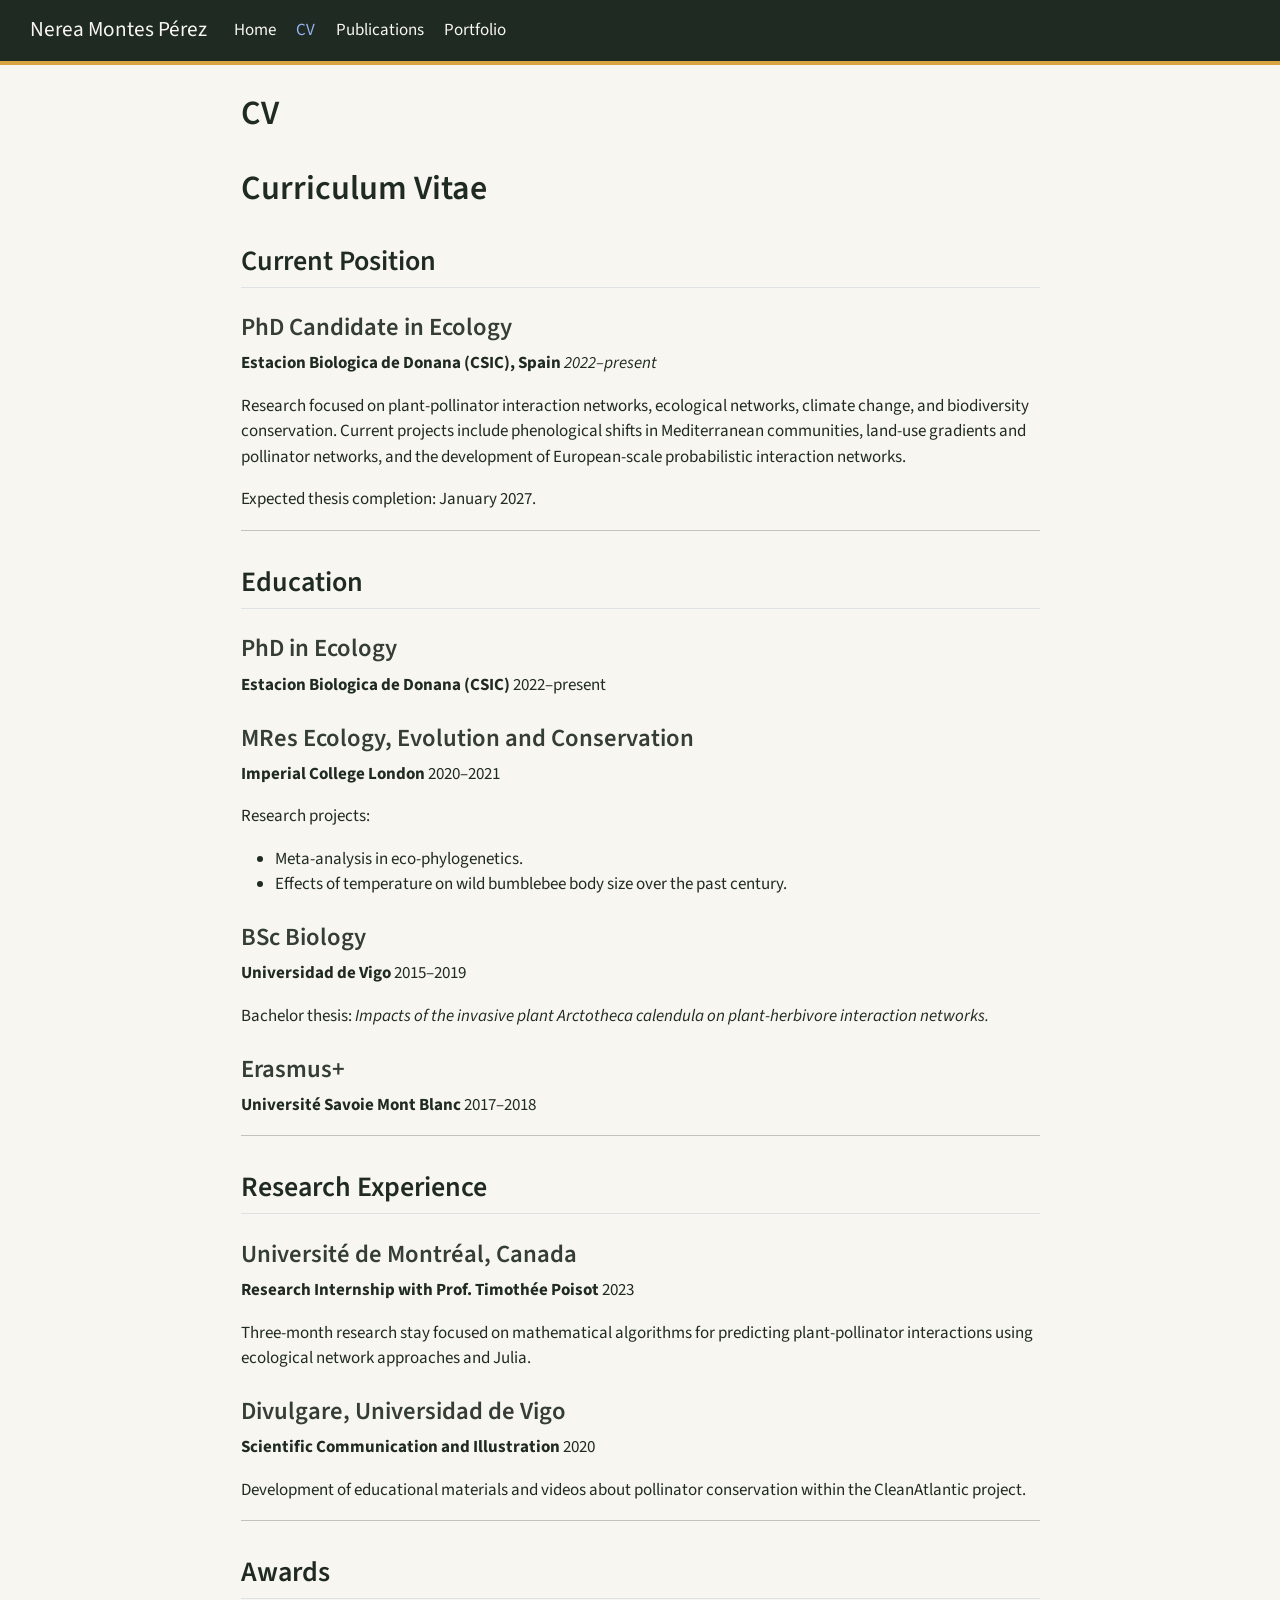
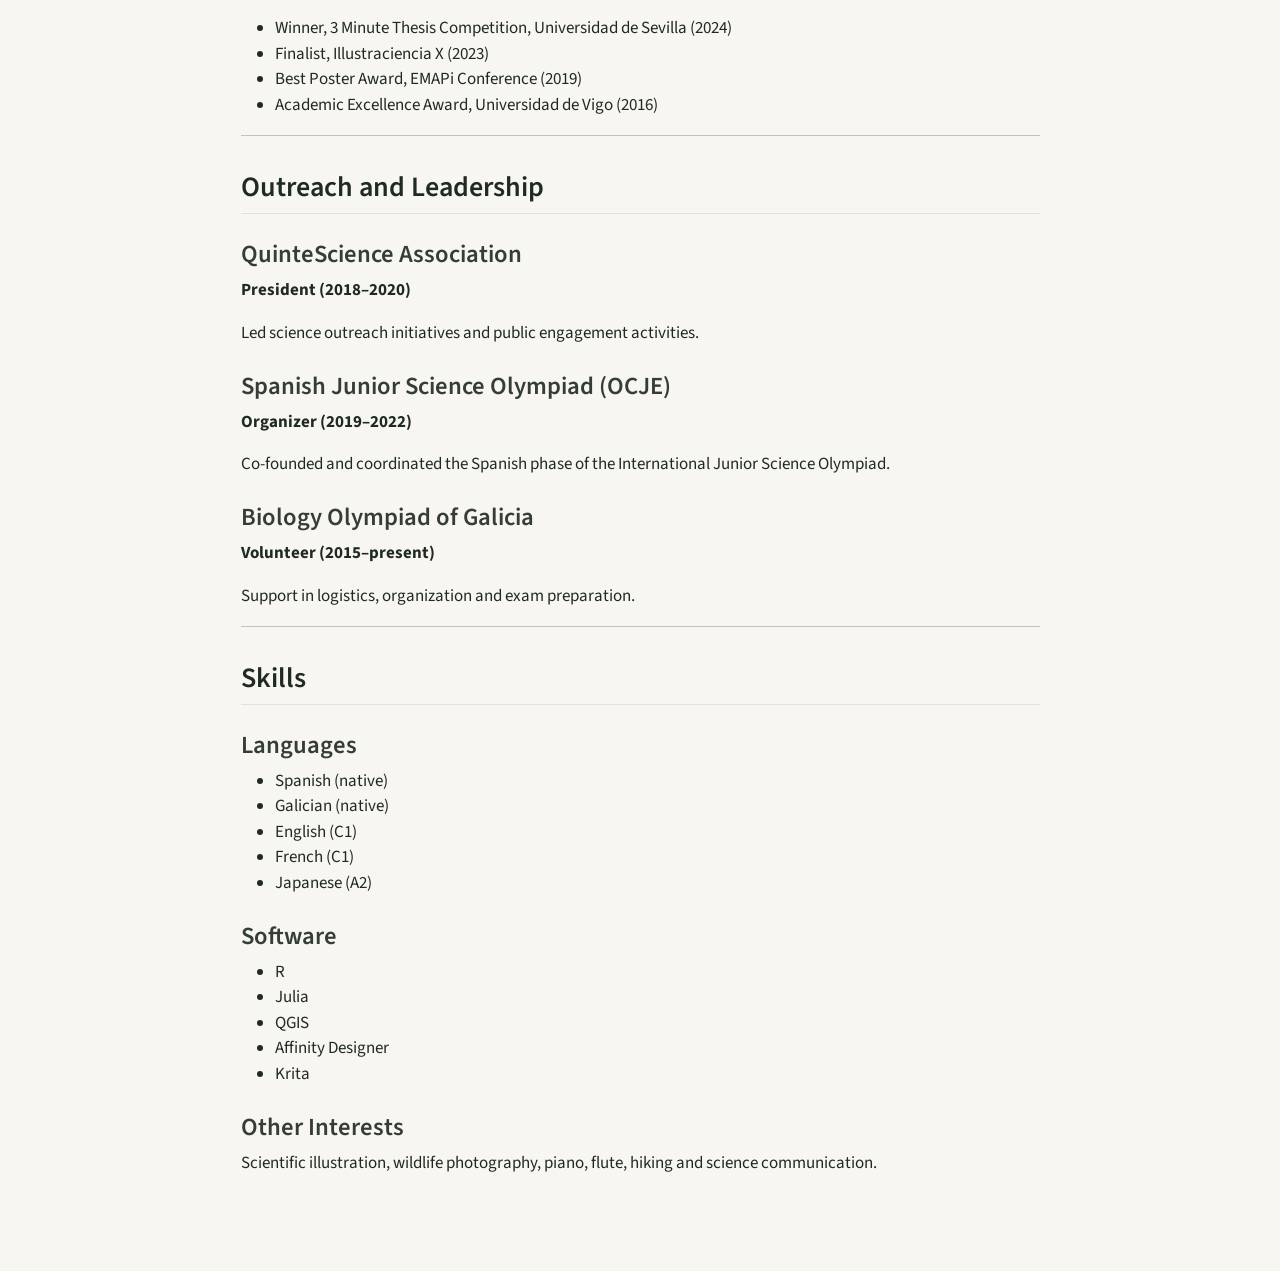
==== docs/cv.html @ dee6655f "Initial Quarto website" ====
<!DOCTYPE html>
<html xmlns="http://www.w3.org/1999/xhtml" lang="en" xml:lang="en"><head>

<meta charset="utf-8">
<meta name="generator" content="quarto-1.9.38">

<meta name="viewport" content="width=device-width, initial-scale=1.0, user-scalable=yes">


<title>CV – Nerea Montes Pérez</title>
<style>
/* Default styles provided by pandoc.
** See https://pandoc.org/MANUAL.html#variables-for-html for config info.
*/
code{white-space: pre-wrap;}
span.smallcaps{font-variant: small-caps;}
div.columns{display: flex; gap: min(4vw, 1.5em);}
div.column{flex: auto; overflow-x: auto;}
div.hanging-indent{margin-left: 1.5em; text-indent: -1.5em;}
ul.task-list{list-style: none;}
ul.task-list li input[type="checkbox"] {
  width: 0.8em;
  margin: 0 0.8em 0.2em -1em; /* quarto-specific, see https://github.com/quarto-dev/quarto-cli/issues/4556 */ 
  vertical-align: middle;
}
</style>


<script src="site_libs/quarto-nav/quarto-nav.js"></script>
<script src="site_libs/quarto-nav/headroom.min.js"></script>
<script src="site_libs/clipboard/clipboard.min.js"></script>
<script src="site_libs/quarto-search/autocomplete.umd.js"></script>
<script src="site_libs/quarto-search/fuse.min.js"></script>
<script src="site_libs/quarto-search/quarto-search.js"></script>
<meta name="quarto:offset" content="./">
<script src="site_libs/quarto-html/quarto.js" type="module"></script>
<script src="site_libs/quarto-html/tabsets/tabsets.js" type="module"></script>
<script src="site_libs/quarto-html/popper.min.js"></script>
<script src="site_libs/quarto-html/tippy.umd.min.js"></script>
<script src="site_libs/quarto-html/anchor.min.js"></script>
<link href="site_libs/quarto-html/tippy.css" rel="stylesheet">
<link href="site_libs/quarto-html/quarto-syntax-highlighting-15634bcf2e68342d4ad2dfa704d543f6.css" rel="stylesheet" id="quarto-text-highlighting-styles">
<script src="site_libs/bootstrap/bootstrap.min.js"></script>
<link href="site_libs/bootstrap/bootstrap-icons.css" rel="stylesheet">
<link href="site_libs/bootstrap/bootstrap-603b7dfae961d163b7254285989d8ac4.min.css" rel="stylesheet" append-hash="true" id="quarto-bootstrap" data-mode="light">
<script id="quarto-search-options" type="application/json">{
  "location": "navbar",
  "copy-button": false,
  "collapse-after": 3,
  "panel-placement": "end",
  "type": "overlay",
  "limit": 50,
  "keyboard-shortcut": [
    "f",
    "/",
    "s"
  ],
  "show-item-context": false,
  "language": {
    "search-no-results-text": "No results",
    "search-matching-documents-text": "matching documents",
    "search-copy-link-title": "Copy link to search",
    "search-hide-matches-text": "Hide additional matches",
    "search-more-match-text": "more match in this document",
    "search-more-matches-text": "more matches in this document",
    "search-clear-button-title": "Clear",
    "search-text-placeholder": "",
    "search-detached-cancel-button-title": "Cancel",
    "search-submit-button-title": "Submit",
    "search-label": "Search"
  }
}</script>


<link rel="stylesheet" href="styles.css">
</head>

<body class="nav-fixed fullcontent quarto-light">

<div id="quarto-search-results"></div>
  <header id="quarto-header" class="headroom fixed-top">
    <nav class="navbar navbar-expand-lg " data-bs-theme="dark">
      <div class="navbar-container container-fluid">
      <div class="navbar-brand-container mx-auto">
    <a class="navbar-brand" href="./index.html">
    <span class="navbar-title">Nerea Montes Pérez</span>
    </a>
  </div>
            <div id="quarto-search" class="" title="Search"></div>
          <button class="navbar-toggler" type="button" data-bs-toggle="collapse" data-bs-target="#navbarCollapse" aria-controls="navbarCollapse" role="menu" aria-expanded="false" aria-label="Toggle navigation" onclick="if (window.quartoToggleHeadroom) { window.quartoToggleHeadroom(); }">
  <span class="navbar-toggler-icon"></span>
</button>
          <div class="collapse navbar-collapse" id="navbarCollapse">
            <ul class="navbar-nav navbar-nav-scroll me-auto">
  <li class="nav-item">
    <a class="nav-link" href="./index.html"> 
<span class="menu-text">Home</span></a>
  </li>  
  <li class="nav-item">
    <a class="nav-link active" href="./cv.html" aria-current="page"> 
<span class="menu-text">CV</span></a>
  </li>  
  <li class="nav-item">
    <a class="nav-link" href="./publications.html"> 
<span class="menu-text">Publications</span></a>
  </li>  
  <li class="nav-item">
    <a class="nav-link" href="./portfolio.html"> 
<span class="menu-text">Portfolio</span></a>
  </li>  
</ul>
          </div> <!-- /navcollapse -->
            <div class="quarto-navbar-tools">
</div>
      </div> <!-- /container-fluid -->
    </nav>
</header>
<!-- content -->
<div id="quarto-content" class="quarto-container page-columns page-rows-contents page-layout-article page-navbar">
<!-- sidebar -->
<!-- margin-sidebar -->
    
<!-- main -->
<main class="content" id="quarto-document-content">

<header id="title-block-header" class="quarto-title-block default">
<div class="quarto-title">
<h1 class="title">CV</h1>
</div>



<div class="quarto-title-meta">

    
  
    
  </div>
  


</header>


<section id="curriculum-vitae" class="level1">
<h1>Curriculum Vitae</h1>
<section id="current-position" class="level2">
<h2 class="anchored" data-anchor-id="current-position">Current Position</h2>
<section id="phd-candidate-in-ecology" class="level3">
<h3 class="anchored" data-anchor-id="phd-candidate-in-ecology">PhD Candidate in Ecology</h3>
<p><strong>Estacion Biologica de Donana (CSIC), Spain</strong> <em>2022–present</em></p>
<p>Research focused on plant-pollinator interaction networks, ecological networks, climate change, and biodiversity conservation. Current projects include phenological shifts in Mediterranean communities, land-use gradients and pollinator networks, and the development of European-scale probabilistic interaction networks.</p>
<p>Expected thesis completion: January 2027.</p>
<hr>
</section>
</section>
<section id="education" class="level2">
<h2 class="anchored" data-anchor-id="education">Education</h2>
<section id="phd-in-ecology" class="level3">
<h3 class="anchored" data-anchor-id="phd-in-ecology">PhD in Ecology</h3>
<p><strong>Estacion Biologica de Donana (CSIC)</strong> 2022–present</p>
</section>
<section id="mres-ecology-evolution-and-conservation" class="level3">
<h3 class="anchored" data-anchor-id="mres-ecology-evolution-and-conservation">MRes Ecology, Evolution and Conservation</h3>
<p><strong>Imperial College London</strong> 2020–2021</p>
<p>Research projects:</p>
<ul>
<li>Meta-analysis in eco-phylogenetics.</li>
<li>Effects of temperature on wild bumblebee body size over the past century.</li>
</ul>
</section>
<section id="bsc-biology" class="level3">
<h3 class="anchored" data-anchor-id="bsc-biology">BSc Biology</h3>
<p><strong>Universidad de Vigo</strong> 2015–2019</p>
<p>Bachelor thesis: <em>Impacts of the invasive plant Arctotheca calendula on plant-herbivore interaction networks.</em></p>
</section>
<section id="erasmus" class="level3">
<h3 class="anchored" data-anchor-id="erasmus">Erasmus+</h3>
<p><strong>Université Savoie Mont Blanc</strong> 2017–2018</p>
<hr>
</section>
</section>
<section id="research-experience" class="level2">
<h2 class="anchored" data-anchor-id="research-experience">Research Experience</h2>
<section id="université-de-montréal-canada" class="level3">
<h3 class="anchored" data-anchor-id="université-de-montréal-canada">Université de Montréal, Canada</h3>
<p><strong>Research Internship with Prof.&nbsp;Timothée Poisot</strong> 2023</p>
<p>Three-month research stay focused on mathematical algorithms for predicting plant-pollinator interactions using ecological network approaches and Julia.</p>
</section>
<section id="divulgare-universidad-de-vigo" class="level3">
<h3 class="anchored" data-anchor-id="divulgare-universidad-de-vigo">Divulgare, Universidad de Vigo</h3>
<p><strong>Scientific Communication and Illustration</strong> 2020</p>
<p>Development of educational materials and videos about pollinator conservation within the CleanAtlantic project.</p>
<hr>
</section>
</section>
<section id="awards" class="level2">
<h2 class="anchored" data-anchor-id="awards">Awards</h2>
<ul>
<li>Winner, 3 Minute Thesis Competition, Universidad de Sevilla (2024)</li>
<li>Finalist, Illustraciencia X (2023)</li>
<li>Best Poster Award, EMAPi Conference (2019)</li>
<li>Academic Excellence Award, Universidad de Vigo (2016)</li>
</ul>
<hr>
</section>
<section id="outreach-and-leadership" class="level2">
<h2 class="anchored" data-anchor-id="outreach-and-leadership">Outreach and Leadership</h2>
<section id="quintescience-association" class="level3">
<h3 class="anchored" data-anchor-id="quintescience-association">QuinteScience Association</h3>
<p><strong>President (2018–2020)</strong></p>
<p>Led science outreach initiatives and public engagement activities.</p>
</section>
<section id="spanish-junior-science-olympiad-ocje" class="level3">
<h3 class="anchored" data-anchor-id="spanish-junior-science-olympiad-ocje">Spanish Junior Science Olympiad (OCJE)</h3>
<p><strong>Organizer (2019–2022)</strong></p>
<p>Co-founded and coordinated the Spanish phase of the International Junior Science Olympiad.</p>
</section>
<section id="biology-olympiad-of-galicia" class="level3">
<h3 class="anchored" data-anchor-id="biology-olympiad-of-galicia">Biology Olympiad of Galicia</h3>
<p><strong>Volunteer (2015–present)</strong></p>
<p>Support in logistics, organization and exam preparation.</p>
<hr>
</section>
</section>
<section id="skills" class="level2">
<h2 class="anchored" data-anchor-id="skills">Skills</h2>
<section id="languages" class="level3">
<h3 class="anchored" data-anchor-id="languages">Languages</h3>
<ul>
<li>Spanish (native)</li>
<li>Galician (native)</li>
<li>English (C1)</li>
<li>French (C1)</li>
<li>Japanese (A2)</li>
</ul>
</section>
<section id="software" class="level3">
<h3 class="anchored" data-anchor-id="software">Software</h3>
<ul>
<li>R</li>
<li>Julia</li>
<li>QGIS</li>
<li>Affinity Designer</li>
<li>Krita</li>
</ul>
</section>
<section id="other-interests" class="level3">
<h3 class="anchored" data-anchor-id="other-interests">Other Interests</h3>
<p>Scientific illustration, wildlife photography, piano, flute, hiking and science communication.</p>


</section>
</section>
</section>

</main> <!-- /main -->
<script id="quarto-html-after-body" type="application/javascript">
  window.document.addEventListener("DOMContentLoaded", function (event) {
    const icon = "";
    const anchorJS = new window.AnchorJS();
    anchorJS.options = {
      placement: 'right',
      icon: icon
    };
    anchorJS.add('.anchored');
    const isCodeAnnotation = (el) => {
      for (const clz of el.classList) {
        if (clz.startsWith('code-annotation-')) {                     
          return true;
        }
      }
      return false;
    }
    const onCopySuccess = function(e) {
      // button target
      const button = e.trigger;
      // don't keep focus
      button.blur();
      // flash "checked"
      button.classList.add('code-copy-button-checked');
      var currentTitle = button.getAttribute("title");
      button.setAttribute("title", "Copied!");
      let tooltip;
      if (window.bootstrap) {
        button.setAttribute("data-bs-toggle", "tooltip");
        button.setAttribute("data-bs-placement", "left");
        button.setAttribute("data-bs-title", "Copied!");
        tooltip = new bootstrap.Tooltip(button, 
          { trigger: "manual", 
            customClass: "code-copy-button-tooltip",
            offset: [0, -8]});
        tooltip.show();    
      }
      setTimeout(function() {
        if (tooltip) {
          tooltip.hide();
          button.removeAttribute("data-bs-title");
          button.removeAttribute("data-bs-toggle");
          button.removeAttribute("data-bs-placement");
        }
        button.setAttribute("title", currentTitle);
        button.classList.remove('code-copy-button-checked');
      }, 1000);
      // clear code selection
      e.clearSelection();
    }
    const getTextToCopy = function(trigger) {
      const outerScaffold = trigger.parentElement.cloneNode(true);
      const codeEl = outerScaffold.querySelector('code');
      for (const childEl of codeEl.children) {
        if (isCodeAnnotation(childEl)) {
          childEl.remove();
        }
      }
      return codeEl.innerText;
    }
    const clipboard = new window.ClipboardJS('.code-copy-button:not([data-in-quarto-modal])', {
      text: getTextToCopy
    });
    clipboard.on('success', onCopySuccess);
    if (window.document.getElementById('quarto-embedded-source-code-modal')) {
      const clipboardModal = new window.ClipboardJS('.code-copy-button[data-in-quarto-modal]', {
        text: getTextToCopy,
        container: window.document.getElementById('quarto-embedded-source-code-modal')
      });
      clipboardModal.on('success', onCopySuccess);
    }
      var localhostRegex = new RegExp(/^(?:http|https):\/\/localhost\:?[0-9]*\//);
      var mailtoRegex = new RegExp(/^mailto:/);
        var filterRegex = new RegExp('/' + window.location.host + '/');
      var isInternal = (href) => {
          return filterRegex.test(href) || localhostRegex.test(href) || mailtoRegex.test(href);
      }
      // Inspect non-navigation links and adorn them if external
     var links = window.document.querySelectorAll('a[href]:not(.nav-link):not(.navbar-brand):not(.toc-action):not(.sidebar-link):not(.sidebar-item-toggle):not(.pagination-link):not(.no-external):not([aria-hidden]):not(.dropdown-item):not(.quarto-navigation-tool):not(.about-link)');
      for (var i=0; i<links.length; i++) {
        const link = links[i];
        if (!isInternal(link.href)) {
          // undo the damage that might have been done by quarto-nav.js in the case of
          // links that we want to consider external
          if (link.dataset.originalHref !== undefined) {
            link.href = link.dataset.originalHref;
          }
        }
      }
    function tippyHover(el, contentFn, onTriggerFn, onUntriggerFn) {
      const config = {
        allowHTML: true,
        maxWidth: 500,
        delay: 100,
        arrow: false,
        appendTo: function(el) {
            return el.parentElement;
        },
        interactive: true,
        interactiveBorder: 10,
        theme: 'quarto',
        placement: 'bottom-start',
      };
      if (contentFn) {
        config.content = contentFn;
      }
      if (onTriggerFn) {
        config.onTrigger = onTriggerFn;
      }
      if (onUntriggerFn) {
        config.onUntrigger = onUntriggerFn;
      }
      window.tippy(el, config); 
    }
    const noterefs = window.document.querySelectorAll('a[role="doc-noteref"]');
    for (var i=0; i<noterefs.length; i++) {
      const ref = noterefs[i];
      tippyHover(ref, function() {
        // use id or data attribute instead here
        let href = ref.getAttribute('data-footnote-href') || ref.getAttribute('href');
        try { href = new URL(href).hash; } catch {}
        const id = href.replace(/^#\/?/, "");
        const note = window.document.getElementById(id);
        if (note) {
          return note.innerHTML;
        } else {
          return "";
        }
      });
    }
    const xrefs = window.document.querySelectorAll('a.quarto-xref');
    const processXRef = (id, note) => {
      // Strip column container classes
      const stripColumnClz = (el) => {
        el.classList.remove("page-full", "page-columns");
        if (el.children) {
          for (const child of el.children) {
            stripColumnClz(child);
          }
        }
      }
      stripColumnClz(note)
      if (id === null || id.startsWith('sec-')) {
        // Special case sections, only their first couple elements
        const container = document.createElement("div");
        if (note.children && note.children.length > 2) {
          container.appendChild(note.children[0].cloneNode(true));
          for (let i = 1; i < note.children.length; i++) {
            const child = note.children[i];
            if (child.tagName === "P" && child.innerText === "") {
              continue;
            } else {
              container.appendChild(child.cloneNode(true));
              break;
            }
          }
          if (window.Quarto?.typesetMath) {
            window.Quarto.typesetMath(container);
          }
          return container.innerHTML
        } else {
          if (window.Quarto?.typesetMath) {
            window.Quarto.typesetMath(note);
          }
          return note.innerHTML;
        }
      } else {
        // Remove any anchor links if they are present
        const anchorLink = note.querySelector('a.anchorjs-link');
        if (anchorLink) {
          anchorLink.remove();
        }
        if (window.Quarto?.typesetMath) {
          window.Quarto.typesetMath(note);
        }
        if (note.classList.contains("callout")) {
          return note.outerHTML;
        } else {
          return note.innerHTML;
        }
      }
    }
    for (var i=0; i<xrefs.length; i++) {
      const xref = xrefs[i];
      tippyHover(xref, undefined, function(instance) {
        instance.disable();
        let url = xref.getAttribute('href');
        let hash = undefined; 
        if (url.startsWith('#')) {
          hash = url;
        } else {
          try { hash = new URL(url).hash; } catch {}
        }
        if (hash) {
          const id = hash.replace(/^#\/?/, "");
          const note = window.document.getElementById(id);
          if (note !== null) {
            try {
              const html = processXRef(id, note.cloneNode(true));
              instance.setContent(html);
            } finally {
              instance.enable();
              instance.show();
            }
          } else {
            // See if we can fetch this
            fetch(url.split('#')[0])
            .then(res => res.text())
            .then(html => {
              const parser = new DOMParser();
              const htmlDoc = parser.parseFromString(html, "text/html");
              const note = htmlDoc.getElementById(id);
              if (note !== null) {
                const html = processXRef(id, note);
                instance.setContent(html);
              } 
            }).finally(() => {
              instance.enable();
              instance.show();
            });
          }
        } else {
          // See if we can fetch a full url (with no hash to target)
          // This is a special case and we should probably do some content thinning / targeting
          fetch(url)
          .then(res => res.text())
          .then(html => {
            const parser = new DOMParser();
            const htmlDoc = parser.parseFromString(html, "text/html");
            const note = htmlDoc.querySelector('main.content');
            if (note !== null) {
              // This should only happen for chapter cross references
              // (since there is no id in the URL)
              // remove the first header
              if (note.children.length > 0 && note.children[0].tagName === "HEADER") {
                note.children[0].remove();
              }
              const html = processXRef(null, note);
              instance.setContent(html);
            } 
          }).finally(() => {
            instance.enable();
            instance.show();
          });
        }
      }, function(instance) {
      });
    }
        let selectedAnnoteEl;
        const selectorForAnnotation = ( cell, annotation) => {
          let cellAttr = 'data-code-cell="' + cell + '"';
          let lineAttr = 'data-code-annotation="' +  annotation + '"';
          const selector = 'span[' + cellAttr + '][' + lineAttr + ']';
          return selector;
        }
        const selectCodeLines = (annoteEl) => {
          const doc = window.document;
          const targetCell = annoteEl.getAttribute("data-target-cell");
          const targetAnnotation = annoteEl.getAttribute("data-target-annotation");
          const annoteSpan = window.document.querySelector(selectorForAnnotation(targetCell, targetAnnotation));
          const lines = annoteSpan.getAttribute("data-code-lines").split(",");
          const lineIds = lines.map((line) => {
            return targetCell + "-" + line;
          })
          let top = null;
          let height = null;
          let parent = null;
          if (lineIds.length > 0) {
              //compute the position of the single el (top and bottom and make a div)
              const el = window.document.getElementById(lineIds[0]);
              top = el.offsetTop;
              height = el.offsetHeight;
              parent = el.parentElement.parentElement;
            if (lineIds.length > 1) {
              const lastEl = window.document.getElementById(lineIds[lineIds.length - 1]);
              const bottom = lastEl.offsetTop + lastEl.offsetHeight;
              height = bottom - top;
            }
            if (top !== null && height !== null && parent !== null) {
              // cook up a div (if necessary) and position it 
              let div = window.document.getElementById("code-annotation-line-highlight");
              if (div === null) {
                div = window.document.createElement("div");
                div.setAttribute("id", "code-annotation-line-highlight");
                div.style.position = 'absolute';
                parent.appendChild(div);
              }
              div.style.top = top - 2 + "px";
              div.style.height = height + 4 + "px";
              div.style.left = 0;
              let gutterDiv = window.document.getElementById("code-annotation-line-highlight-gutter");
              if (gutterDiv === null) {
                gutterDiv = window.document.createElement("div");
                gutterDiv.setAttribute("id", "code-annotation-line-highlight-gutter");
                gutterDiv.style.position = 'absolute';
                const codeCell = window.document.getElementById(targetCell);
                const gutter = codeCell.querySelector('.code-annotation-gutter');
                gutter.appendChild(gutterDiv);
              }
              gutterDiv.style.top = top - 2 + "px";
              gutterDiv.style.height = height + 4 + "px";
            }
            selectedAnnoteEl = annoteEl;
          }
        };
        const unselectCodeLines = () => {
          const elementsIds = ["code-annotation-line-highlight", "code-annotation-line-highlight-gutter"];
          elementsIds.forEach((elId) => {
            const div = window.document.getElementById(elId);
            if (div) {
              div.remove();
            }
          });
          selectedAnnoteEl = undefined;
        };
          // Handle positioning of the toggle
      window.addEventListener(
        "resize",
        throttle(() => {
          elRect = undefined;
          if (selectedAnnoteEl) {
            selectCodeLines(selectedAnnoteEl);
          }
        }, 10)
      );
      function throttle(fn, ms) {
      let throttle = false;
      let timer;
        return (...args) => {
          if(!throttle) { // first call gets through
              fn.apply(this, args);
              throttle = true;
          } else { // all the others get throttled
              if(timer) clearTimeout(timer); // cancel #2
              timer = setTimeout(() => {
                fn.apply(this, args);
                timer = throttle = false;
              }, ms);
          }
        };
      }
        // Attach click handler to the DT
        const annoteDls = window.document.querySelectorAll('dt[data-target-cell]');
        for (const annoteDlNode of annoteDls) {
          annoteDlNode.addEventListener('click', (event) => {
            const clickedEl = event.target;
            if (clickedEl !== selectedAnnoteEl) {
              unselectCodeLines();
              const activeEl = window.document.querySelector('dt[data-target-cell].code-annotation-active');
              if (activeEl) {
                activeEl.classList.remove('code-annotation-active');
              }
              selectCodeLines(clickedEl);
              clickedEl.classList.add('code-annotation-active');
            } else {
              // Unselect the line
              unselectCodeLines();
              clickedEl.classList.remove('code-annotation-active');
            }
          });
        }
    const findCites = (el) => {
      const parentEl = el.parentElement;
      if (parentEl) {
        const cites = parentEl.dataset.cites;
        if (cites) {
          return {
            el,
            cites: cites.split(' ')
          };
        } else {
          return findCites(el.parentElement)
        }
      } else {
        return undefined;
      }
    };
    var bibliorefs = window.document.querySelectorAll('a[role="doc-biblioref"]');
    for (var i=0; i<bibliorefs.length; i++) {
      const ref = bibliorefs[i];
      const citeInfo = findCites(ref);
      if (citeInfo) {
        tippyHover(citeInfo.el, function() {
          var popup = window.document.createElement('div');
          citeInfo.cites.forEach(function(cite) {
            var citeDiv = window.document.createElement('div');
            citeDiv.classList.add('hanging-indent');
            citeDiv.classList.add('csl-entry');
            var biblioDiv = window.document.getElementById('ref-' + cite);
            if (biblioDiv) {
              citeDiv.innerHTML = biblioDiv.innerHTML;
            }
            popup.appendChild(citeDiv);
          });
          return popup.innerHTML;
        });
      }
    }
  });
  </script>
</div> <!-- /content -->




</body></html>
---- docs/site_libs/quarto-html/tippy.css ----
.tippy-box[data-animation=fade][data-state=hidden]{opacity:0}[data-tippy-root]{max-width:calc(100vw - 10px)}.tippy-box{position:relative;background-color:#333;color:#fff;border-radius:4px;font-size:14px;line-height:1.4;white-space:normal;outline:0;transition-property:transform,visibility,opacity}.tippy-box[data-placement^=top]>.tippy-arrow{bottom:0}.tippy-box[data-placement^=top]>.tippy-arrow:before{bottom:-7px;left:0;border-width:8px 8px 0;border-top-color:initial;transform-origin:center top}.tippy-box[data-placement^=bottom]>.tippy-arrow{top:0}.tippy-box[data-placement^=bottom]>.tippy-arrow:before{top:-7px;left:0;border-width:0 8px 8px;border-bottom-color:initial;transform-origin:center bottom}.tippy-box[data-placement^=left]>.tippy-arrow{right:0}.tippy-box[data-placement^=left]>.tippy-arrow:before{border-width:8px 0 8px 8px;border-left-color:initial;right:-7px;transform-origin:center left}.tippy-box[data-placement^=right]>.tippy-arrow{left:0}.tippy-box[data-placement^=right]>.tippy-arrow:before{left:-7px;border-width:8px 8px 8px 0;border-right-color:initial;transform-origin:center right}.tippy-box[data-inertia][data-state=visible]{transition-timing-function:cubic-bezier(.54,1.5,.38,1.11)}.tippy-arrow{width:16px;height:16px;color:#333}.tippy-arrow:before{content:"";position:absolute;border-color:transparent;border-style:solid}.tippy-content{position:relative;padding:5px 9px;z-index:1}
---- docs/styles.css ----
:root {
  --olive-light: #A8B18A;
  --mustard: #D9A441;
  --terracotta: #C9773B;
  --cream: #F8F6F0;
  --dark-green: #1F2A22;
}

body {
  background-color: var(--cream);
  color: var(--dark-green);
}

h1, h2, h3 {
  color: var(--dark-green);
}

a {
  color: var(--terracotta);
}

a:hover {
  color: var(--mustard);
}

.navbar {
  border-bottom: 4px solid var(--mustard);
}

.btn-primary, .btn {
  background-color: var(--mustard);
  border-color: var(--mustard);
  color: var(--dark-green);
}

.hero {
  background: var(--olive-light);
  padding: 4rem 2rem;
  border-radius: 24px;
  margin-top: 2rem;
}

.hero h1 {
  font-size: 3rem;
}

.hero img {
  max-width: 280px;
  border-radius: 50%;
  border: 6px solid var(--cream);
}
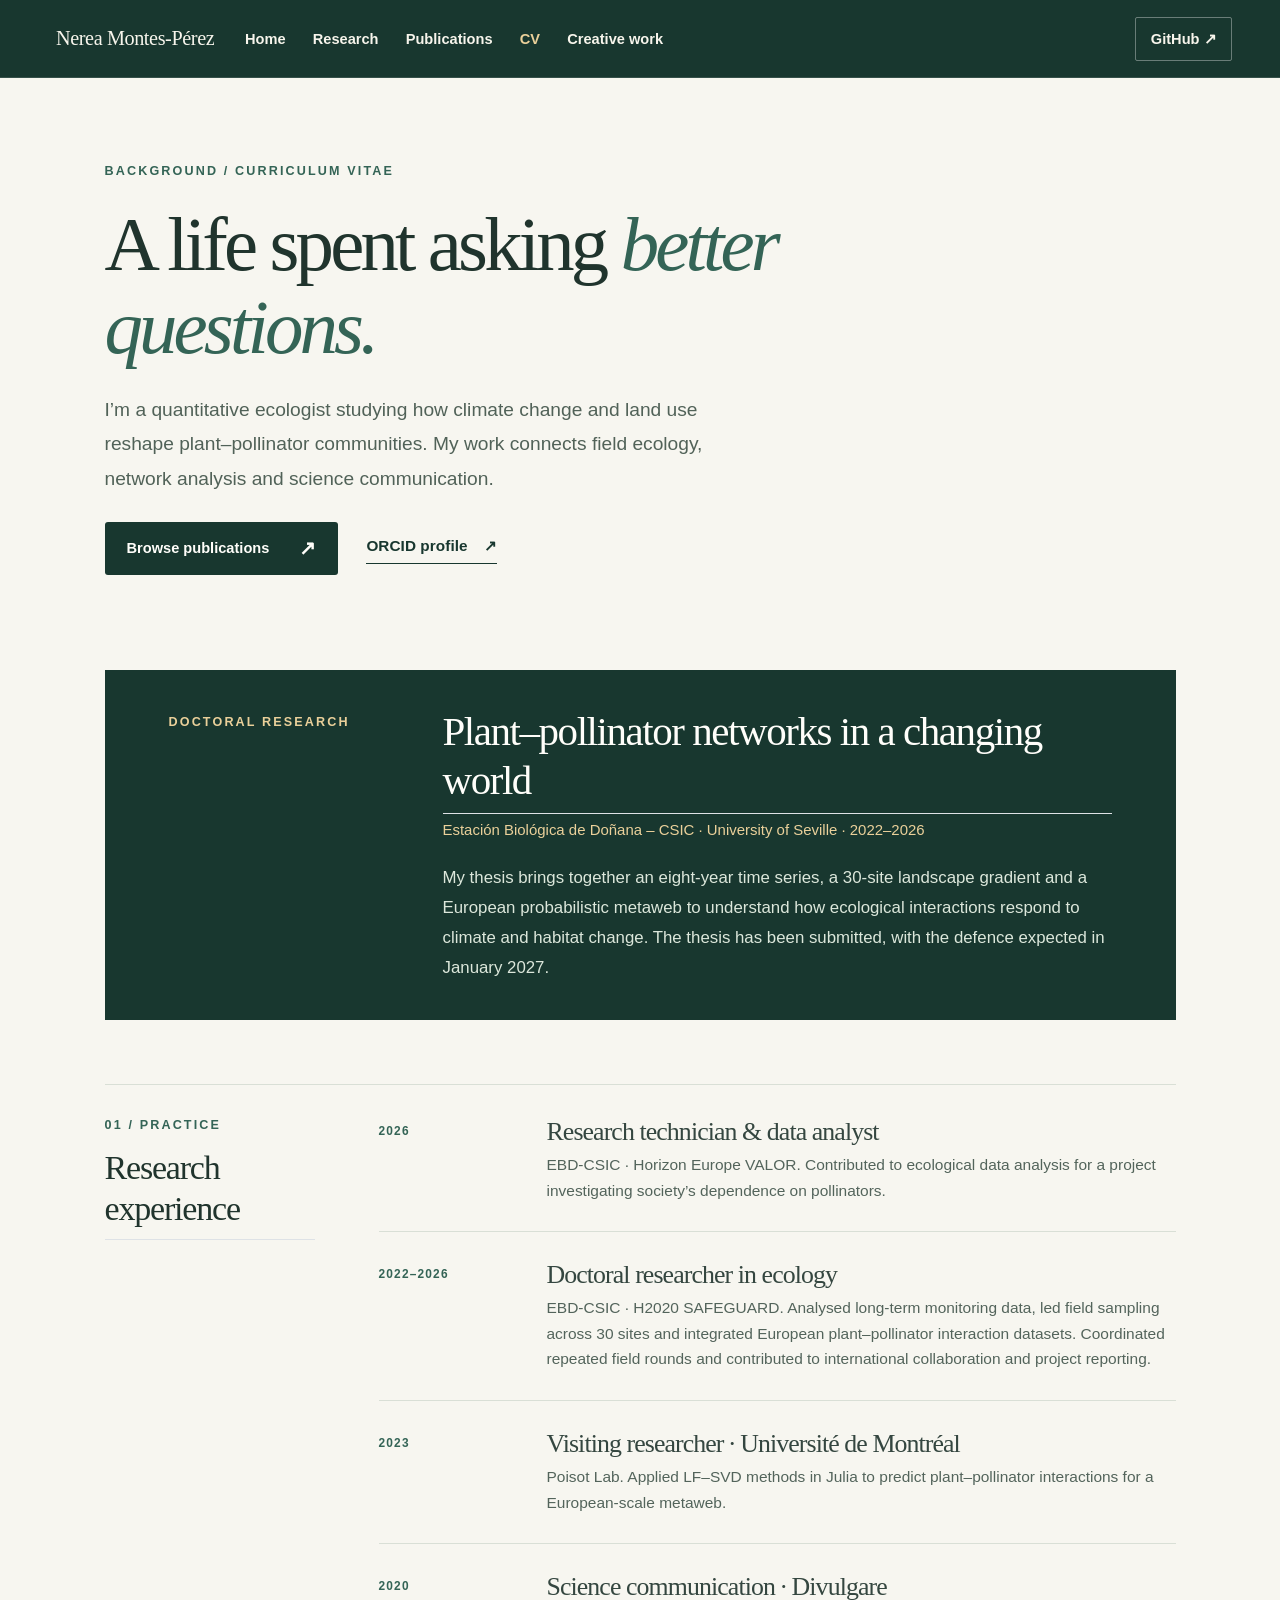
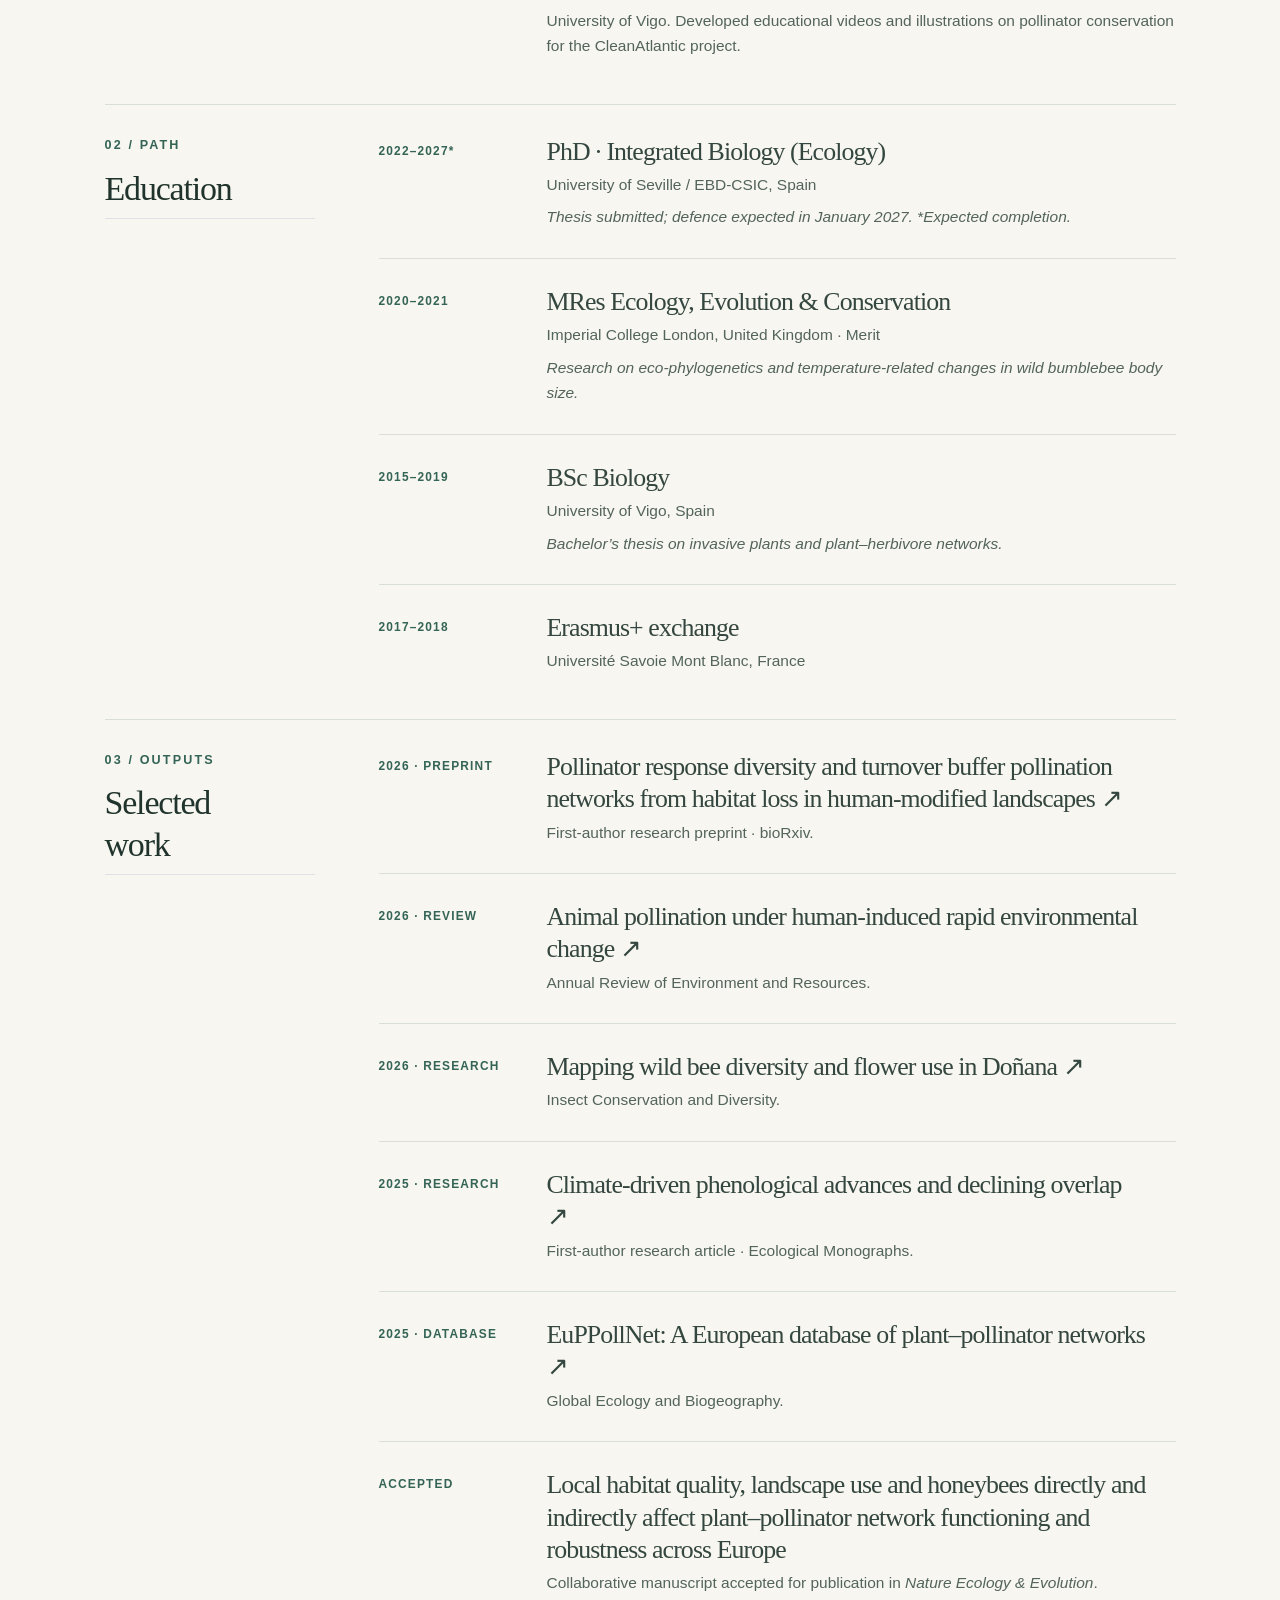
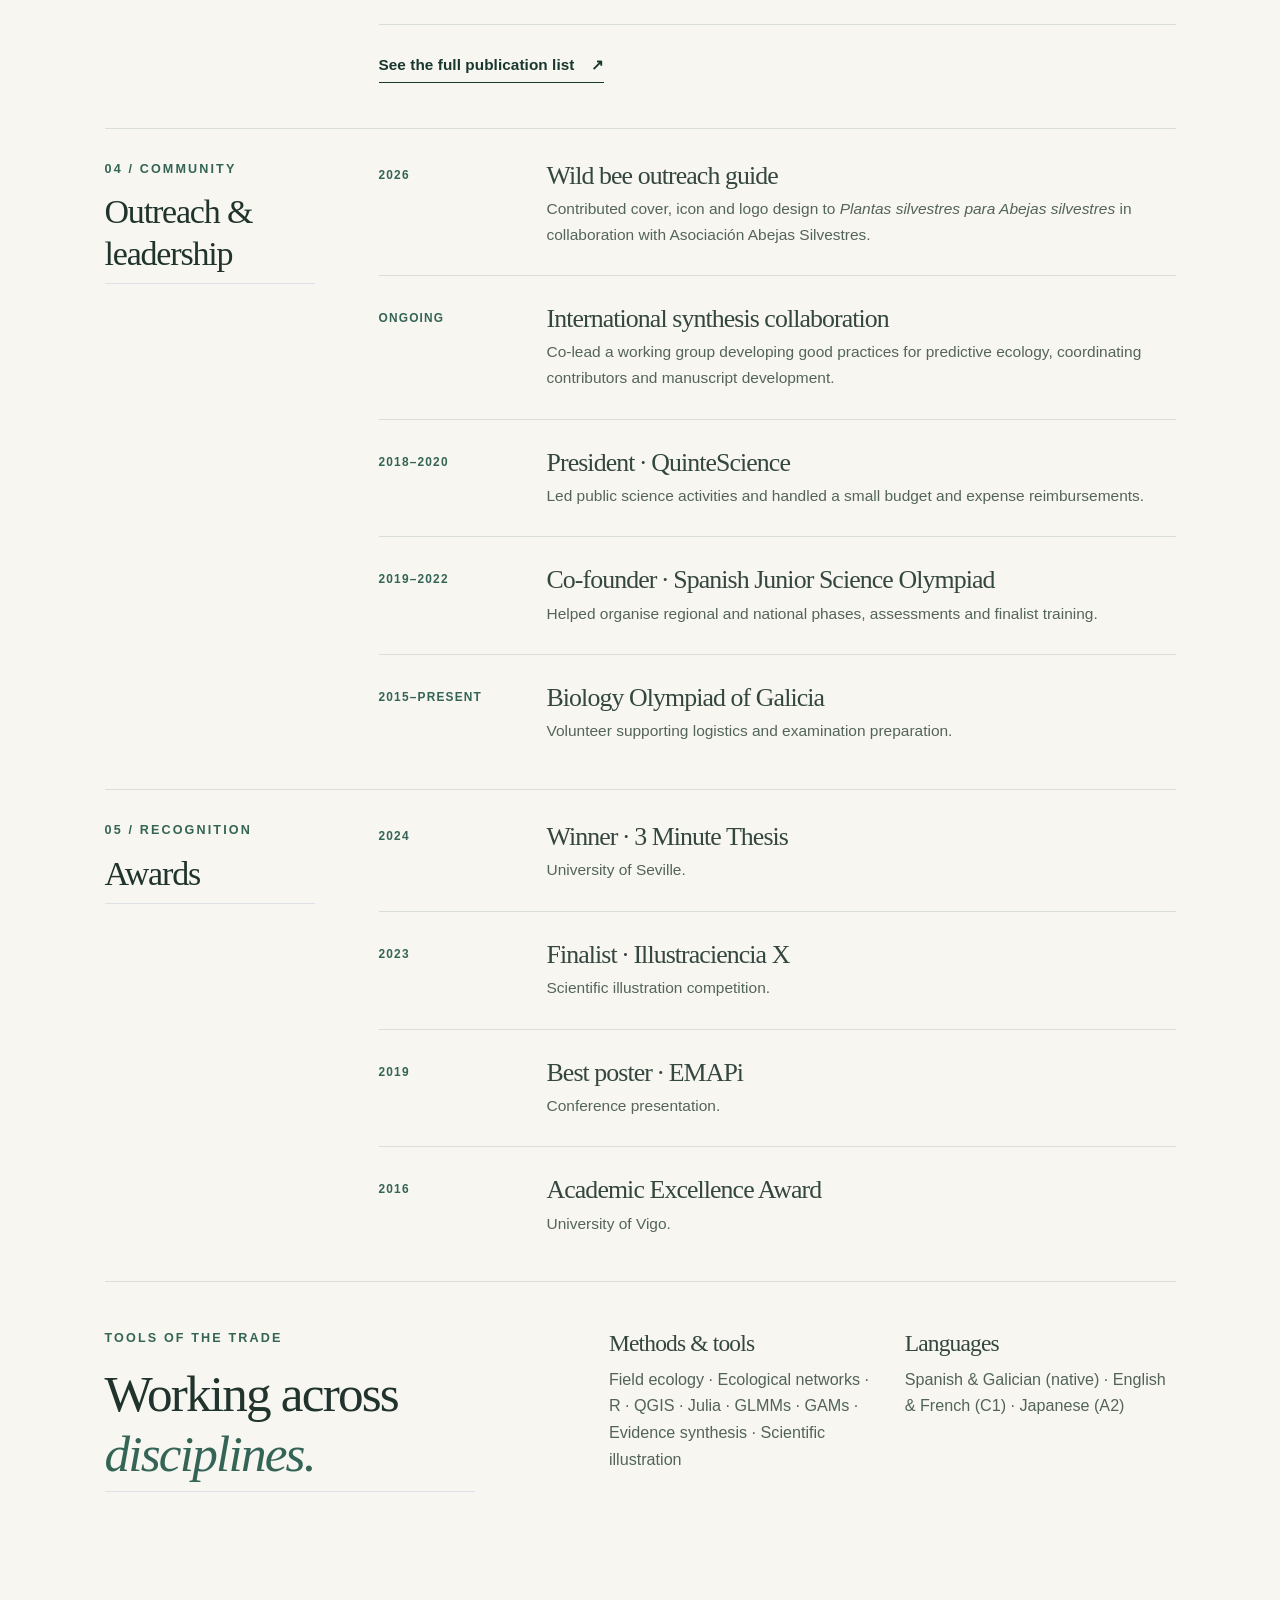
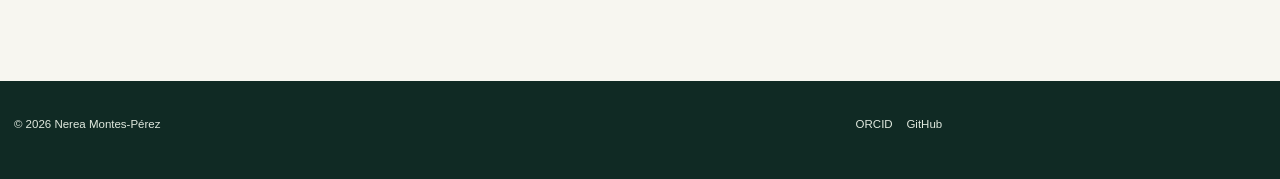
==== commit d5627180: "Update CV and current research outputs" ====
--- a/docs/cv.html
+++ b/docs/cv.html
@@ -2,20 +2,24 @@
 <html xmlns="http://www.w3.org/1999/xhtml" lang="en" xml:lang="en"><head>
 
 <meta charset="utf-8">
-<meta name="generator" content="quarto-1.9.38">
+<meta name="generator" content="quarto-1.11.9">
 
 <meta name="viewport" content="width=device-width, initial-scale=1.0, user-scalable=yes">
 
-
-<title>CV – Nerea Montes Pérez</title>
+<meta name="description" content="Research experience, education, publications and outreach by quantitative ecologist Nerea Montes-Pérez.">
+
+<title>CV | Nerea Montes-Pérez – Nerea Montes-Pérez</title>
 <style>
 /* Default styles provided by pandoc.
 ** See https://pandoc.org/MANUAL.html#variables-for-html for config info.
 */
-code{white-space: pre-wrap;}
 span.smallcaps{font-variant: small-caps;}
-div.columns{display: flex; gap: min(4vw, 1.5em);}
-div.column{flex: auto; overflow-x: auto;}
+div.columns{display: flex; gap: 1.5em;}
+div.column{flex: auto;}
+@media screen {
+div.columns{gap: min(4vw, 1.5em);}
+div.column{overflow-x: auto;}
+}
 div.hanging-indent{margin-left: 1.5em; text-indent: -1.5em;}
 ul.task-list{list-style: none;}
 ul.task-list li input[type="checkbox"] {
@@ -29,33 +33,18 @@
 <script src="site_libs/quarto-nav/quarto-nav.js"></script>
 <script src="site_libs/quarto-nav/headroom.min.js"></script>
 <script src="site_libs/clipboard/clipboard.min.js"></script>
-<script src="site_libs/quarto-search/autocomplete.umd.js"></script>
-<script src="site_libs/quarto-search/fuse.min.js"></script>
-<script src="site_libs/quarto-search/quarto-search.js"></script>
-<meta name="quarto:offset" content="./">
 <script src="site_libs/quarto-html/quarto.js" type="module"></script>
 <script src="site_libs/quarto-html/tabsets/tabsets.js" type="module"></script>
+<script src="site_libs/quarto-html/scrollable-regions/scrollable-regions.js" type="module"></script>
 <script src="site_libs/quarto-html/popper.min.js"></script>
 <script src="site_libs/quarto-html/tippy.umd.min.js"></script>
 <script src="site_libs/quarto-html/anchor.min.js"></script>
 <link href="site_libs/quarto-html/tippy.css" rel="stylesheet">
-<link href="site_libs/quarto-html/quarto-syntax-highlighting-15634bcf2e68342d4ad2dfa704d543f6.css" rel="stylesheet" id="quarto-text-highlighting-styles">
+<link href="site_libs/quarto-html/quarto-syntax-highlighting-63b5708e65d6cd79cd7618c58d0c21e7.css" rel="stylesheet" id="quarto-text-highlighting-styles">
 <script src="site_libs/bootstrap/bootstrap.min.js"></script>
 <link href="site_libs/bootstrap/bootstrap-icons.css" rel="stylesheet">
-<link href="site_libs/bootstrap/bootstrap-603b7dfae961d163b7254285989d8ac4.min.css" rel="stylesheet" append-hash="true" id="quarto-bootstrap" data-mode="light">
+<link href="site_libs/bootstrap/bootstrap-291ceed7318ac195c3c5026c049aa144.min.css" rel="stylesheet" append-hash="true" id="quarto-bootstrap" data-mode="light">
 <script id="quarto-search-options" type="application/json">{
-  "location": "navbar",
-  "copy-button": false,
-  "collapse-after": 3,
-  "panel-placement": "end",
-  "type": "overlay",
-  "limit": 50,
-  "keyboard-shortcut": [
-    "f",
-    "/",
-    "s"
-  ],
-  "show-item-context": false,
   "language": {
     "search-no-results-text": "No results",
     "search-matching-documents-text": "matching documents",
@@ -70,24 +59,28 @@
     "search-label": "Search"
   }
 }</script>
+<style>html{ scroll-behavior: smooth; }</style>
 
 
 <link rel="stylesheet" href="styles.css">
 </head>
 
-<body class="nav-fixed fullcontent quarto-light">
+<body class="nav-fixed quarto-light"><a id="quarto-skip-link" class="visually-hidden-focusable" href="#quarto-document-content">Skip to main content</a>
 
 <div id="quarto-search-results"></div>
   <header id="quarto-header" class="headroom fixed-top">
-    <nav class="navbar navbar-expand-lg " data-bs-theme="dark">
+    <nav class="navbar navbar-expand-lg " data-bs-theme="dark" aria-label="Site">
       <div class="navbar-container container-fluid">
       <div class="navbar-brand-container mx-auto">
+    <a href="./index.html" class="navbar-brand navbar-brand-logo">
+    <img src="./assets/mark.svg" alt="Flower and pollinator symbol" class="navbar-logo light-content">
+    <img src="./assets/mark.svg" alt="Flower and pollinator symbol" class="navbar-logo dark-content">
+    </a>
     <a class="navbar-brand" href="./index.html">
-    <span class="navbar-title">Nerea Montes Pérez</span>
+    <span class="navbar-title">Nerea Montes-Pérez</span>
     </a>
   </div>
-            <div id="quarto-search" class="" title="Search"></div>
-          <button class="navbar-toggler" type="button" data-bs-toggle="collapse" data-bs-target="#navbarCollapse" aria-controls="navbarCollapse" role="menu" aria-expanded="false" aria-label="Toggle navigation" onclick="if (window.quartoToggleHeadroom) { window.quartoToggleHeadroom(); }">
+          <button class="navbar-toggler" type="button" data-bs-toggle="collapse" data-bs-target="#navbarCollapse" aria-controls="navbarCollapse" aria-expanded="false" aria-label="Toggle navigation" onclick="if (window.quartoToggleHeadroom) { window.quartoToggleHeadroom(); }">
   <span class="navbar-toggler-icon"></span>
 </button>
           <div class="collapse navbar-collapse" id="navbarCollapse">
@@ -97,16 +90,26 @@
 <span class="menu-text">Home</span></a>
   </li>  
   <li class="nav-item">
-    <a class="nav-link active" href="./cv.html" aria-current="page"> 
-<span class="menu-text">CV</span></a>
+    <a class="nav-link" href="./index.html#research"> 
+<span class="menu-text">Research</span></a>
   </li>  
   <li class="nav-item">
     <a class="nav-link" href="./publications.html"> 
 <span class="menu-text">Publications</span></a>
   </li>  
   <li class="nav-item">
+    <a class="nav-link active" href="./cv.html" aria-current="page"> 
+<span class="menu-text">CV</span></a>
+  </li>  
+  <li class="nav-item">
     <a class="nav-link" href="./portfolio.html"> 
-<span class="menu-text">Portfolio</span></a>
+<span class="menu-text">Creative work</span></a>
+  </li>  
+</ul>
+            <ul class="navbar-nav navbar-nav-scroll ms-auto">
+  <li class="nav-item">
+    <a class="nav-link" href="https://github.com/NerMonPer"> 
+<span class="menu-text">GitHub ↗</span></a>
   </li>  
 </ul>
           </div> <!-- /navcollapse -->
@@ -116,21 +119,26 @@
     </nav>
 </header>
 <!-- content -->
-<div id="quarto-content" class="quarto-container page-columns page-rows-contents page-layout-article page-navbar">
+<div id="quarto-content" class="quarto-container page-columns page-rows-contents page-layout-full page-navbar">
 <!-- sidebar -->
 <!-- margin-sidebar -->
     
 <!-- main -->
-<main class="content" id="quarto-document-content">
+<main class="content column-page" id="quarto-document-content" tabindex="-1">
 
 <header id="title-block-header" class="quarto-title-block default">
 <div class="quarto-title">
-<h1 class="title">CV</h1>
+<h1 class="title">CV | Nerea Montes-Pérez</h1>
 </div>
 
-
-
-<div class="quarto-title-meta">
+<div>
+  <div class="description">
+    Research experience, education, publications and outreach by quantitative ecologist Nerea Montes-Pérez.
+  </div>
+</div>
+
+
+<div class="quarto-title-meta column-page">
 
     
   
@@ -142,117 +150,102 @@
 </header>
 
 
-<section id="curriculum-vitae" class="level1">
-<h1>Curriculum Vitae</h1>
-<section id="current-position" class="level2">
-<h2 class="anchored" data-anchor-id="current-position">Current Position</h2>
-<section id="phd-candidate-in-ecology" class="level3">
-<h3 class="anchored" data-anchor-id="phd-candidate-in-ecology">PhD Candidate in Ecology</h3>
-<p><strong>Estacion Biologica de Donana (CSIC), Spain</strong> <em>2022–present</em></p>
-<p>Research focused on plant-pollinator interaction networks, ecological networks, climate change, and biodiversity conservation. Current projects include phenological shifts in Mediterranean communities, land-use gradients and pollinator networks, and the development of European-scale probabilistic interaction networks.</p>
-<p>Expected thesis completion: January 2027.</p>
-<hr>
-</section>
-</section>
-<section id="education" class="level2">
-<h2 class="anchored" data-anchor-id="education">Education</h2>
-<section id="phd-in-ecology" class="level3">
-<h3 class="anchored" data-anchor-id="phd-in-ecology">PhD in Ecology</h3>
-<p><strong>Estacion Biologica de Donana (CSIC)</strong> 2022–present</p>
-</section>
-<section id="mres-ecology-evolution-and-conservation" class="level3">
-<h3 class="anchored" data-anchor-id="mres-ecology-evolution-and-conservation">MRes Ecology, Evolution and Conservation</h3>
-<p><strong>Imperial College London</strong> 2020–2021</p>
-<p>Research projects:</p>
-<ul>
-<li>Meta-analysis in eco-phylogenetics.</li>
-<li>Effects of temperature on wild bumblebee body size over the past century.</li>
-</ul>
-</section>
-<section id="bsc-biology" class="level3">
-<h3 class="anchored" data-anchor-id="bsc-biology">BSc Biology</h3>
-<p><strong>Universidad de Vigo</strong> 2015–2019</p>
-<p>Bachelor thesis: <em>Impacts of the invasive plant Arctotheca calendula on plant-herbivore interaction networks.</em></p>
-</section>
-<section id="erasmus" class="level3">
-<h3 class="anchored" data-anchor-id="erasmus">Erasmus+</h3>
-<p><strong>Université Savoie Mont Blanc</strong> 2017–2018</p>
-<hr>
-</section>
-</section>
-<section id="research-experience" class="level2">
-<h2 class="anchored" data-anchor-id="research-experience">Research Experience</h2>
-<section id="université-de-montréal-canada" class="level3">
-<h3 class="anchored" data-anchor-id="université-de-montréal-canada">Université de Montréal, Canada</h3>
-<p><strong>Research Internship with Prof.&nbsp;Timothée Poisot</strong> 2023</p>
-<p>Three-month research stay focused on mathematical algorithms for predicting plant-pollinator interactions using ecological network approaches and Julia.</p>
-</section>
-<section id="divulgare-universidad-de-vigo" class="level3">
-<h3 class="anchored" data-anchor-id="divulgare-universidad-de-vigo">Divulgare, Universidad de Vigo</h3>
-<p><strong>Scientific Communication and Illustration</strong> 2020</p>
-<p>Development of educational materials and videos about pollinator conservation within the CleanAtlantic project.</p>
-<hr>
-</section>
-</section>
-<section id="awards" class="level2">
-<h2 class="anchored" data-anchor-id="awards">Awards</h2>
-<ul>
-<li>Winner, 3 Minute Thesis Competition, Universidad de Sevilla (2024)</li>
-<li>Finalist, Illustraciencia X (2023)</li>
-<li>Best Poster Award, EMAPi Conference (2019)</li>
-<li>Academic Excellence Award, Universidad de Vigo (2016)</li>
-</ul>
-<hr>
-</section>
-<section id="outreach-and-leadership" class="level2">
-<h2 class="anchored" data-anchor-id="outreach-and-leadership">Outreach and Leadership</h2>
-<section id="quintescience-association" class="level3">
-<h3 class="anchored" data-anchor-id="quintescience-association">QuinteScience Association</h3>
-<p><strong>President (2018–2020)</strong></p>
-<p>Led science outreach initiatives and public engagement activities.</p>
-</section>
-<section id="spanish-junior-science-olympiad-ocje" class="level3">
-<h3 class="anchored" data-anchor-id="spanish-junior-science-olympiad-ocje">Spanish Junior Science Olympiad (OCJE)</h3>
-<p><strong>Organizer (2019–2022)</strong></p>
-<p>Co-founded and coordinated the Spanish phase of the International Junior Science Olympiad.</p>
-</section>
-<section id="biology-olympiad-of-galicia" class="level3">
-<h3 class="anchored" data-anchor-id="biology-olympiad-of-galicia">Biology Olympiad of Galicia</h3>
-<p><strong>Volunteer (2015–present)</strong></p>
-<p>Support in logistics, organization and exam preparation.</p>
-<hr>
-</section>
-</section>
-<section id="skills" class="level2">
-<h2 class="anchored" data-anchor-id="skills">Skills</h2>
-<section id="languages" class="level3">
-<h3 class="anchored" data-anchor-id="languages">Languages</h3>
-<ul>
-<li>Spanish (native)</li>
-<li>Galician (native)</li>
-<li>English (C1)</li>
-<li>French (C1)</li>
-<li>Japanese (A2)</li>
-</ul>
-</section>
-<section id="software" class="level3">
-<h3 class="anchored" data-anchor-id="software">Software</h3>
-<ul>
-<li>R</li>
-<li>Julia</li>
-<li>QGIS</li>
-<li>Affinity Designer</li>
-<li>Krita</li>
-</ul>
-</section>
-<section id="other-interests" class="level3">
-<h3 class="anchored" data-anchor-id="other-interests">Other Interests</h3>
-<p>Scientific illustration, wildlife photography, piano, flute, hiking and science communication.</p>
-
-
-</section>
-</section>
-</section>
+<div class="site-shell inner-page">
+  <header class="page-intro">
+    <p class="eyebrow">BACKGROUND / CURRICULUM VITAE</p>
+    <h1>A life spent asking <em>better questions.</em></h1>
+    <p>I’m a quantitative ecologist studying how climate change and land use reshape plant–pollinator communities. My work connects field ecology, network analysis and science communication.</p>
+    <div class="page-intro-actions">
+      <a class="button button-dark" href="publications.html">Browse publications <span aria-hidden="true">↗</span></a>
+      <a class="text-link" href="https://orcid.org/0000-0003-3014-1544">ORCID profile <span aria-hidden="true">↗</span></a>
+    </div>
+  </header>
+
+  <section class="cv-feature" aria-labelledby="doctoral-work">
+    <p class="eyebrow">DOCTORAL RESEARCH</p>
+    <div>
+      <h2 id="doctoral-work" class="anchored">Plant–pollinator networks in a changing world</h2>
+      <p class="cv-feature-place">Estación Biológica de Doñana – CSIC · University of Seville · 2022–2026</p>
+      <p>My thesis brings together an eight-year time series, a 30-site landscape gradient and a European probabilistic metaweb to understand how ecological interactions respond to climate and habitat change. The thesis has been submitted, with the defence expected in January 2027.</p>
+    </div>
+  </section>
+
+  <section class="cv-section" aria-labelledby="experience-title">
+    <div class="cv-sidebar"><p class="eyebrow">01 / PRACTICE</p><h2 id="experience-title" class="anchored">Research experience</h2></div>
+    <div class="timeline">
+      <article class="timeline-item">
+        <span class="timeline-date">2026</span>
+        <div><h3 class="anchored">Research technician &amp; data analyst</h3><p>EBD-CSIC · Horizon Europe VALOR. Contributed to ecological data analysis for a project investigating society’s dependence on pollinators.</p></div>
+      </article>
+      <article class="timeline-item">
+        <span class="timeline-date">2022–2026</span>
+        <div><h3 class="anchored">Doctoral researcher in ecology</h3><p>EBD-CSIC · H2020 SAFEGUARD. Analysed long-term monitoring data, led field sampling across 30 sites and integrated European plant–pollinator interaction datasets. Coordinated repeated field rounds and contributed to international collaboration and project reporting.</p></div>
+      </article>
+      <article class="timeline-item">
+        <span class="timeline-date">2023</span>
+        <div><h3 class="anchored">Visiting researcher · Université de Montréal</h3><p>Poisot Lab. Applied LF–SVD methods in Julia to predict plant–pollinator interactions for a European-scale metaweb.</p></div>
+      </article>
+      <article class="timeline-item">
+        <span class="timeline-date">2020</span>
+        <div><h3 class="anchored">Science communication · Divulgare</h3><p>University of Vigo. Developed educational videos and illustrations on pollinator conservation for the CleanAtlantic project.</p></div>
+      </article>
+    </div>
+  </section>
+
+  <section class="cv-section" aria-labelledby="education-title">
+    <div class="cv-sidebar"><p class="eyebrow">02 / PATH</p><h2 id="education-title" class="anchored">Education</h2></div>
+    <div class="timeline">
+      <article class="timeline-item"><span class="timeline-date">2022–2027*</span><div><h3 class="anchored">PhD · Integrated Biology (Ecology)</h3><p>University of Seville / EBD-CSIC, Spain</p><p class="timeline-detail">Thesis submitted; defence expected in January 2027. *Expected completion.</p></div></article>
+      <article class="timeline-item"><span class="timeline-date">2020–2021</span><div><h3 class="anchored">MRes Ecology, Evolution &amp; Conservation</h3><p>Imperial College London, United Kingdom · Merit</p><p class="timeline-detail">Research on eco-phylogenetics and temperature-related changes in wild bumblebee body size.</p></div></article>
+      <article class="timeline-item"><span class="timeline-date">2015–2019</span><div><h3 class="anchored">BSc Biology</h3><p>University of Vigo, Spain</p><p class="timeline-detail">Bachelor’s thesis on invasive plants and plant–herbivore networks.</p></div></article>
+      <article class="timeline-item"><span class="timeline-date">2017–2018</span><div><h3 class="anchored">Erasmus+ exchange</h3><p>Université Savoie Mont Blanc, France</p></div></article>
+    </div>
+  </section>
+
+  <section class="cv-section" aria-labelledby="selected-work-title">
+    <div class="cv-sidebar"><p class="eyebrow">03 / OUTPUTS</p><h2 id="selected-work-title" class="anchored">Selected work</h2></div>
+    <div class="timeline">
+      <article class="timeline-item"><span class="timeline-date">2026 · PREPRINT</span><div><h3 class="anchored"><a href="https://doi.org/10.64898/2026.11.20.768076">Pollinator response diversity and turnover buffer pollination networks from habitat loss in human-modified landscapes <span aria-hidden="true">↗</span></a></h3><p>First-author research preprint · bioRxiv.</p></div></article>
+      <article class="timeline-item"><span class="timeline-date">2026 · REVIEW</span><div><h3 class="anchored"><a href="https://doi.org/10.1146/annurev-environ-121224-092446">Animal pollination under human-induced rapid environmental change <span aria-hidden="true">↗</span></a></h3><p>Annual Review of Environment and Resources.</p></div></article>
+      <article class="timeline-item"><span class="timeline-date">2026 · RESEARCH</span><div><h3 class="anchored"><a href="https://doi.org/10.1111/icad.70121">Mapping wild bee diversity and flower use in Doñana <span aria-hidden="true">↗</span></a></h3><p>Insect Conservation and Diversity.</p></div></article>
+      <article class="timeline-item"><span class="timeline-date">2025 · RESEARCH</span><div><h3 class="anchored"><a href="https://doi.org/10.1002/ecm.70046">Climate-driven phenological advances and declining overlap <span aria-hidden="true">↗</span></a></h3><p>First-author research article · Ecological Monographs.</p></div></article>
+      <article class="timeline-item"><span class="timeline-date">2025 · DATABASE</span><div><h3 class="anchored"><a href="https://doi.org/10.1111/geb.70000">EuPPollNet: A European database of plant–pollinator networks <span aria-hidden="true">↗</span></a></h3><p>Global Ecology and Biogeography.</p></div></article>
+      <article class="timeline-item"><span class="timeline-date">ACCEPTED</span><div><h3 class="anchored">Local habitat quality, landscape use and honeybees directly and indirectly affect plant–pollinator network functioning and robustness across Europe</h3><p>Collaborative manuscript accepted for publication in <em>Nature Ecology &amp; Evolution</em>.</p></div></article>
+      <p class="cv-more-link"><a class="text-link" href="publications.html">See the full publication list <span aria-hidden="true">↗</span></a></p>
+    </div>
+  </section>
+
+  <section class="cv-section" aria-labelledby="outreach-title">
+    <div class="cv-sidebar"><p class="eyebrow">04 / COMMUNITY</p><h2 id="outreach-title" class="anchored">Outreach &amp; leadership</h2></div>
+    <div class="timeline">
+      <article class="timeline-item"><span class="timeline-date">2026</span><div><h3 class="anchored">Wild bee outreach guide</h3><p>Contributed cover, icon and logo design to <em>Plantas silvestres para Abejas silvestres</em> in collaboration with Asociación Abejas Silvestres.</p></div></article>
+      <article class="timeline-item"><span class="timeline-date">ONGOING</span><div><h3 class="anchored">International synthesis collaboration</h3><p>Co-lead a working group developing good practices for predictive ecology, coordinating contributors and manuscript development.</p></div></article>
+      <article class="timeline-item"><span class="timeline-date">2018–2020</span><div><h3 class="anchored">President · QuinteScience</h3><p>Led public science activities and handled a small budget and expense reimbursements.</p></div></article>
+      <article class="timeline-item"><span class="timeline-date">2019–2022</span><div><h3 class="anchored">Co-founder · Spanish Junior Science Olympiad</h3><p>Helped organise regional and national phases, assessments and finalist training.</p></div></article>
+      <article class="timeline-item"><span class="timeline-date">2015–PRESENT</span><div><h3 class="anchored">Biology Olympiad of Galicia</h3><p>Volunteer supporting logistics and examination preparation.</p></div></article>
+    </div>
+  </section>
+
+  <section class="cv-section" aria-labelledby="recognition-title">
+    <div class="cv-sidebar"><p class="eyebrow">05 / RECOGNITION</p><h2 id="recognition-title" class="anchored">Awards</h2></div>
+    <div class="timeline">
+      <article class="timeline-item"><span class="timeline-date">2024</span><div><h3 class="anchored">Winner · 3 Minute Thesis</h3><p>University of Seville.</p></div></article>
+      <article class="timeline-item"><span class="timeline-date">2023</span><div><h3 class="anchored">Finalist · Illustraciencia X</h3><p>Scientific illustration competition.</p></div></article>
+      <article class="timeline-item"><span class="timeline-date">2019</span><div><h3 class="anchored">Best poster · EMAPi</h3><p>Conference presentation.</p></div></article>
+      <article class="timeline-item"><span class="timeline-date">2016</span><div><h3 class="anchored">Academic Excellence Award</h3><p>University of Vigo.</p></div></article>
+    </div>
+  </section>
+
+  <section class="cv-skills" aria-labelledby="skills-title">
+    <div><p class="eyebrow">TOOLS OF THE TRADE</p><h2 id="skills-title" class="anchored">Working across <em>disciplines.</em></h2></div>
+    <div class="skill-columns">
+      <div><h3 class="anchored">Methods &amp; tools</h3><p>Field ecology · Ecological networks · R · QGIS · Julia · GLMMs · GAMs · Evidence synthesis · Scientific illustration</p></div>
+      <div><h3 class="anchored">Languages</h3><p>Spanish &amp; Galician (native) · English &amp; French (C1) · Japanese (A2)</p></div>
+    </div>
+  </section>
+</div>
+
+
 
 </main> <!-- /main -->
 <script id="quarto-html-after-body" type="application/javascript">
@@ -328,12 +321,31 @@
     }
       var localhostRegex = new RegExp(/^(?:http|https):\/\/localhost\:?[0-9]*\//);
       var mailtoRegex = new RegExp(/^mailto:/);
-        var filterRegex = new RegExp('/' + window.location.host + '/');
+        var filterRegex = new RegExp("https:\/\/nermonper\.github\.io\/");
+      const newWindowLabel = "(opens in a new tab)";
+      const newWindowNoteId = "quarto-ext-newwindow-label";
+      // Links reference one hidden label through aria-describedby, so the
+      // announcement never changes their accessible name.
+      var describeNewWindow = (link) => {
+        if (!window.document.getElementById(newWindowNoteId)) {
+          var newWindowNote = window.document.createElement("span");
+          newWindowNote.id = newWindowNoteId;
+          newWindowNote.hidden = true;
+          newWindowNote.textContent = newWindowLabel;
+          window.document.body.appendChild(newWindowNote);
+        }
+        var describedBy = (link.getAttribute("aria-describedby") || "").split(/\s+/).filter(Boolean);
+        if (!describedBy.includes(newWindowNoteId)) {
+          describedBy.push(newWindowNoteId);
+          link.setAttribute("aria-describedby", describedBy.join(" "));
+        }
+      }
       var isInternal = (href) => {
           return filterRegex.test(href) || localhostRegex.test(href) || mailtoRegex.test(href);
       }
       // Inspect non-navigation links and adorn them if external
-     var links = window.document.querySelectorAll('a[href]:not(.nav-link):not(.navbar-brand):not(.toc-action):not(.sidebar-link):not(.sidebar-item-toggle):not(.pagination-link):not(.no-external):not([aria-hidden]):not(.dropdown-item):not(.quarto-navigation-tool):not(.about-link)');
+      window.quartoDecorateExternalLinks = function (root) {
+     var links = (root || window.document).querySelectorAll('a[href]:not(.nav-link):not(.navbar-brand):not(.toc-action):not(.sidebar-link):not(.sidebar-item-toggle):not(.pagination-link):not(.no-external):not([aria-hidden]):not(.dropdown-item):not(.quarto-navigation-tool):not(.about-link)');
       for (var i=0; i<links.length; i++) {
         const link = links[i];
         if (!isInternal(link.href)) {
@@ -342,8 +354,75 @@
           if (link.dataset.originalHref !== undefined) {
             link.href = link.dataset.originalHref;
           }
-        }
-      }
+            // target, if specified
+            link.setAttribute("target", "_blank");
+            if (link.getAttribute("rel") === null) {
+              link.setAttribute("rel", "noopener");
+            }
+            describeNewWindow(link);
+          if (!link.classList.contains('no-external-icon')) {
+          }
+        }
+      }
+      };
+      window.quartoDecorateExternalLinks(window.document);
+    // Esc closes the popup (WCAG 1.4.13) and focus leaving both trigger and
+    // popup closes it (WCAG 2.4.11); tippy handles neither for interactive popups.
+    const hideOnEscAndFocusOut = {
+      name: 'hideOnEscAndFocusOut',
+      defaultValue: true,
+      fn(instance) {
+        const dismiss = () => {
+          // A show scheduled by the trigger delay would otherwise reopen it
+          instance.clearDelayTimeouts();
+          instance.hide();
+        };
+        const onKeyDown = (event) => {
+          if (event.key !== 'Escape') {
+            return;
+          }
+          // Keep Esc from also reaching page handlers (e.g. reveal.js overview),
+          // except an open reveal.js slide menu, which Esc should close too.
+          // The menu handles keys only when its keyboard option is on.
+          const menuHandlesEsc = window.Reveal?.getPlugin?.('menu')?.isOpen() &&
+            window.Reveal.getConfig().menu?.keyboard !== false;
+          if (!menuHandlesEsc) {
+            event.stopPropagation();
+          }
+          if (instance.popper.contains(window.document.activeElement)) {
+            // Disabled while refocusing so the focus trigger does not reopen it
+            instance.disable();
+            instance.reference.focus();
+            instance.enable();
+          }
+          dismiss();
+        };
+        const onFocusOut = (event) => {
+          const target = event.relatedTarget;
+          if (target && !instance.reference.contains(target) &&
+              !instance.popper.contains(target)) {
+            dismiss();
+          }
+        };
+        // On the trigger too: a click trigger (code-annotations: select) has no
+        // blur handling. Attached for the instance's lifetime so leaving the
+        // trigger also cancels a show still pending on the trigger delay.
+        instance.reference.addEventListener('focusout', onFocusOut);
+        return {
+          onShow() {
+            window.document.addEventListener('keydown', onKeyDown, true);
+            instance.popper.addEventListener('focusout', onFocusOut);
+          },
+          onHide() {
+            window.document.removeEventListener('keydown', onKeyDown, true);
+            instance.popper.removeEventListener('focusout', onFocusOut);
+          },
+          onDestroy() {
+            instance.reference.removeEventListener('focusout', onFocusOut);
+          },
+        };
+      },
+    };
     function tippyHover(el, contentFn, onTriggerFn, onUntriggerFn) {
       const config = {
         allowHTML: true,
@@ -357,6 +436,7 @@
         interactiveBorder: 10,
         theme: 'quarto',
         placement: 'bottom-start',
+        plugins: [hideOnEscAndFocusOut],
       };
       if (contentFn) {
         config.content = contentFn;
@@ -519,44 +599,54 @@
           const lineIds = lines.map((line) => {
             return targetCell + "-" + line;
           })
-          let top = null;
-          let height = null;
-          let parent = null;
+          // Each band is positioned against its own containing block, which is
+          // not the offsetParent of the lines, so place it from client rects.
+          const placeBand = (band, firstEl, lastEl, codeBlock) => {
+            const container = band.offsetParent;
+            if (container === null) {
+              return;
+            }
+            const containerRect = container.getBoundingClientRect();
+            // Reveal.js scales slides with a transform, so convert client
+            // pixels back to the CSS pixels of the container.
+            const scale = containerRect.height / container.offsetHeight || 1;
+            const firstRect = firstEl.getBoundingClientRect();
+            const lastRect = lastEl.getBoundingClientRect();
+            const top = (firstRect.top - containerRect.top) / scale - container.clientTop + container.scrollTop;
+            const height = (lastRect.bottom - firstRect.top) / scale;
+            band.style.top = top - 2 + "px";
+            band.style.height = height + 4 + "px";
+            if (codeBlock) {
+              // Without the copy button wrapper, the containing block is wider
+              // than the code block, so span the code block explicitly.
+              const blockRect = codeBlock.getBoundingClientRect();
+              band.style.left = (blockRect.left - containerRect.left) / scale - container.clientLeft + container.scrollLeft + "px";
+              band.style.width = blockRect.width / scale + "px";
+            }
+          };
           if (lineIds.length > 0) {
-              //compute the position of the single el (top and bottom and make a div)
-              const el = window.document.getElementById(lineIds[0]);
-              top = el.offsetTop;
-              height = el.offsetHeight;
-              parent = el.parentElement.parentElement;
-            if (lineIds.length > 1) {
-              const lastEl = window.document.getElementById(lineIds[lineIds.length - 1]);
-              const bottom = lastEl.offsetTop + lastEl.offsetHeight;
-              height = bottom - top;
-            }
-            if (top !== null && height !== null && parent !== null) {
-              // cook up a div (if necessary) and position it 
-              let div = window.document.getElementById("code-annotation-line-highlight");
-              if (div === null) {
-                div = window.document.createElement("div");
-                div.setAttribute("id", "code-annotation-line-highlight");
-                div.style.position = 'absolute';
-                parent.appendChild(div);
-              }
-              div.style.top = top - 2 + "px";
-              div.style.height = height + 4 + "px";
-              div.style.left = 0;
-              let gutterDiv = window.document.getElementById("code-annotation-line-highlight-gutter");
-              if (gutterDiv === null) {
-                gutterDiv = window.document.createElement("div");
-                gutterDiv.setAttribute("id", "code-annotation-line-highlight-gutter");
-                gutterDiv.style.position = 'absolute';
-                const codeCell = window.document.getElementById(targetCell);
-                const gutter = codeCell.querySelector('.code-annotation-gutter');
-                gutter.appendChild(gutterDiv);
-              }
-              gutterDiv.style.top = top - 2 + "px";
-              gutterDiv.style.height = height + 4 + "px";
-            }
+            const el = window.document.getElementById(lineIds[0]);
+            const lastEl = window.document.getElementById(lineIds[lineIds.length - 1]);
+            const parent = el.parentElement.parentElement;
+            // cook up a div (if necessary) and position it
+            let div = window.document.getElementById("code-annotation-line-highlight");
+            if (div === null) {
+              div = window.document.createElement("div");
+              div.setAttribute("id", "code-annotation-line-highlight");
+              div.style.position = 'absolute';
+              parent.appendChild(div);
+            }
+            placeBand(div, el, lastEl, parent.closest("div.sourceCode") || parent);
+            let gutterDiv = window.document.getElementById("code-annotation-line-highlight-gutter");
+            if (gutterDiv === null) {
+              gutterDiv = window.document.createElement("div");
+              gutterDiv.setAttribute("id", "code-annotation-line-highlight-gutter");
+              gutterDiv.style.position = 'absolute';
+              const codeCell = window.document.getElementById(targetCell);
+              const gutter = codeCell.querySelector('.code-annotation-gutter');
+              gutter.appendChild(gutterDiv);
+            }
+            placeBand(gutterDiv, el, lastEl);
             selectedAnnoteEl = annoteEl;
           }
         };
@@ -655,9 +745,37 @@
     }
   });
   </script>
+  <script type="application/javascript">
+  window.quartoScrollableRegionsLabels = {"code":"Scrollable code","output":"Scrollable output"};
+  </script>
 </div> <!-- /content -->
-
-
-
-
+<footer class="footer">
+  <div class="nav-footer">
+    <div class="nav-footer-left">
+<p>© 2026 Nerea Montes-Pérez</p>
+</div>   
+    <div class="nav-footer-center">
+      &nbsp;
+    </div>
+    <div class="nav-footer-right">
+      <ul class="footer-items list-unstyled">
+    <li class="nav-item">
+    <a class="nav-link" href="https://orcid.org/0000-0003-3014-1544">
+<p>ORCID</p>
+</a>
+  </li>  
+    <li class="nav-item">
+    <a class="nav-link" href="https://github.com/NerMonPer">
+<p>GitHub</p>
+</a>
+  </li>  
+</ul>
+    </div>
+  </div>
+</footer>
+
+
+
+
+<script src="site_libs/quarto-html/zenscroll-min.js"></script>
 </body></html>
--- a/docs/site_libs/quarto-html/quarto-syntax-highlighting-63b5708e65d6cd79cd7618c58d0c21e7.css
+++ b/docs/site_libs/quarto-html/quarto-syntax-highlighting-63b5708e65d6cd79cd7618c58d0c21e7.css
@@ -0,0 +1,236 @@
+/* quarto syntax highlight colors */
+:root {
+  --quarto-hl-ot-color: #003B4F;
+  --quarto-hl-at-color: #657422;
+  --quarto-hl-ss-color: #20794D;
+  --quarto-hl-an-color: #5E5E5E;
+  --quarto-hl-fu-color: #4758AB;
+  --quarto-hl-st-color: #20794D;
+  --quarto-hl-cf-color: #003B4F;
+  --quarto-hl-op-color: #5E5E5E;
+  --quarto-hl-er-color: #AD0000;
+  --quarto-hl-bn-color: #AD0000;
+  --quarto-hl-al-color: #AD0000;
+  --quarto-hl-va-color: #111111;
+  --quarto-hl-bu-color: inherit;
+  --quarto-hl-ex-color: inherit;
+  --quarto-hl-pp-color: #AD0000;
+  --quarto-hl-in-color: #5E5E5E;
+  --quarto-hl-vs-color: #20794D;
+  --quarto-hl-wa-color: #5E5E5E;
+  --quarto-hl-do-color: #5E5E5E;
+  --quarto-hl-im-color: #00769E;
+  --quarto-hl-ch-color: #20794D;
+  --quarto-hl-dt-color: #AD0000;
+  --quarto-hl-fl-color: #AD0000;
+  --quarto-hl-co-color: #5E5E5E;
+  --quarto-hl-cv-color: #5E5E5E;
+  --quarto-hl-cn-color: #8f5902;
+  --quarto-hl-sc-color: #5E5E5E;
+  --quarto-hl-dv-color: #AD0000;
+  --quarto-hl-kw-color: #003B4F;
+}
+
+/* other quarto variables */
+:root {
+  --quarto-font-monospace: SFMono-Regular, Menlo, Monaco, Consolas, "Liberation Mono", "Courier New", monospace;
+}
+
+/* syntax highlight based on Pandoc's rules */
+pre > code.sourceCode > span {
+  color: #003B4F;
+}
+
+code.sourceCode > span {
+  color: #003B4F;
+}
+
+div.sourceCode,
+div.sourceCode pre.sourceCode {
+  color: #003B4F;
+}
+
+/* Normal */
+code span {
+  color: #003B4F;
+}
+
+/* Alert */
+code span.al {
+  color: #AD0000;
+  font-style: inherit;
+}
+
+/* Annotation */
+code span.an {
+  color: #5E5E5E;
+  font-style: inherit;
+}
+
+/* Attribute */
+code span.at {
+  color: #657422;
+  font-style: inherit;
+}
+
+/* BaseN */
+code span.bn {
+  color: #AD0000;
+  font-style: inherit;
+}
+
+/* BuiltIn */
+code span.bu {
+  font-style: inherit;
+}
+
+/* ControlFlow */
+code span.cf {
+  color: #003B4F;
+  font-weight: bold;
+  font-style: inherit;
+}
+
+/* Char */
+code span.ch {
+  color: #20794D;
+  font-style: inherit;
+}
+
+/* Constant */
+code span.cn {
+  color: #8f5902;
+  font-style: inherit;
+}
+
+/* Comment */
+code span.co {
+  color: #5E5E5E;
+  font-style: inherit;
+}
+
+/* CommentVar */
+code span.cv {
+  color: #5E5E5E;
+  font-style: italic;
+}
+
+/* Documentation */
+code span.do {
+  color: #5E5E5E;
+  font-style: italic;
+}
+
+/* DataType */
+code span.dt {
+  color: #AD0000;
+  font-style: inherit;
+}
+
+/* DecVal */
+code span.dv {
+  color: #AD0000;
+  font-style: inherit;
+}
+
+/* Error */
+code span.er {
+  color: #AD0000;
+  font-style: inherit;
+}
+
+/* Extension */
+code span.ex {
+  font-style: inherit;
+}
+
+/* Float */
+code span.fl {
+  color: #AD0000;
+  font-style: inherit;
+}
+
+/* Function */
+code span.fu {
+  color: #4758AB;
+  font-style: inherit;
+}
+
+/* Import */
+code span.im {
+  color: #00769E;
+  font-style: inherit;
+}
+
+/* Information */
+code span.in {
+  color: #5E5E5E;
+  font-style: inherit;
+}
+
+/* Keyword */
+code span.kw {
+  color: #003B4F;
+  font-weight: bold;
+  font-style: inherit;
+}
+
+/* Operator */
+code span.op {
+  color: #5E5E5E;
+  font-style: inherit;
+}
+
+/* Other */
+code span.ot {
+  color: #003B4F;
+  font-style: inherit;
+}
+
+/* Preprocessor */
+code span.pp {
+  color: #AD0000;
+  font-style: inherit;
+}
+
+/* SpecialChar */
+code span.sc {
+  color: #5E5E5E;
+  font-style: inherit;
+}
+
+/* SpecialString */
+code span.ss {
+  color: #20794D;
+  font-style: inherit;
+}
+
+/* String */
+code span.st {
+  color: #20794D;
+  font-style: inherit;
+}
+
+/* Variable */
+code span.va {
+  color: #111111;
+  font-style: inherit;
+}
+
+/* VerbatimString */
+code span.vs {
+  color: #20794D;
+  font-style: inherit;
+}
+
+/* Warning */
+code span.wa {
+  color: #5E5E5E;
+  font-style: italic;
+}
+
+.prevent-inlining {
+  content: "</";
+}
+
+/*# sourceMappingURL=054cc16b9e9817627be6994582d2ffb5.css.map */
--- a/docs/styles.css
+++ b/docs/styles.css
@@ -1,51 +1,438 @@
+/* Editorial palette inspired by Mediterranean field notes */
 :root {
-  --olive-light: #A8B18A;
-  --mustard: #D9A441;
-  --terracotta: #C9773B;
-  --cream: #F8F6F0;
-  --dark-green: #1F2A22;
-}
-
+  --forest: #18372f;
+  --forest-deep: #102a24;
+  --green: #346456;
+  --sage: #dce8dc;
+  --paper: #f7f6f0;
+  --white: #fffefa;
+  --ink: #20342d;
+  --muted: #64736b;
+  --gold: #ead09a;
+  --clay: #bd7659;
+  --line: #d9dfd6;
+}
+
+html { scroll-behavior: smooth; scroll-padding-top: 6.5rem; }
 body {
-  background-color: var(--cream);
-  color: var(--dark-green);
-}
-
+  background: var(--paper);
+  color: var(--ink);
+  font-family: "Avenir Next", Avenir, "Segoe UI", Helvetica, Arial, sans-serif;
+  font-size: 16px;
+  line-height: 1.65;
+}
+h1, h2, h3, p { margin-top: 0; }
 h1, h2, h3 {
-  color: var(--dark-green);
-}
-
-a {
-  color: var(--terracotta);
-}
-
-a:hover {
-  color: var(--mustard);
-}
-
+  color: inherit;
+  font-family: Georgia, "Times New Roman", serif;
+  font-weight: 400;
+  letter-spacing: -.035em;
+}
+h1 em, h2 em { font-weight: 400; }
+a { color: var(--green); text-decoration-thickness: 1px; text-underline-offset: .22em; }
+a:hover { color: var(--clay); }
+a:focus-visible, button:focus-visible { outline: 3px solid #db9f54; outline-offset: 4px; }
+::selection { background: var(--gold); color: var(--forest-deep); }
+
+#title-block-header { display: none; }
+#quarto-content { overflow: clip; }
+main.content { padding: 0 !important; margin: 0 !important; min-width: 0; }
+.site-shell { width: min(100% - 64px, 1320px); margin: 0 auto; }
+.section-space { padding-top: 112px; }
+.eyebrow, .section-kicker, .card-label, .card-number, .visual-caption,
+.featured-year, .pub-meta, .pub-year > span, .timeline-date,
+.creative-num, .context-strip, .art-note {
+  font-family: "Avenir Next", Avenir, "Segoe UI", Helvetica, Arial, sans-serif;
+}
+.eyebrow {
+  color: var(--green);
+  font-size: .74rem;
+  font-weight: 800;
+  letter-spacing: .17em;
+  line-height: 1.5;
+  text-transform: uppercase;
+}
+.eyebrow-light { color: var(--gold); display: flex; align-items: center; gap: 12px; }
+.eyebrow-line { width: 25px; height: 1px; background: currentColor; }
+.section-kicker {
+  display: flex;
+  justify-content: space-between;
+  gap: 20px;
+  border-top: 1px solid var(--line);
+  padding-top: 18px;
+  color: var(--green);
+  font-size: .72rem;
+  font-weight: 800;
+  letter-spacing: .16em;
+}
+.section-kicker span:last-child { color: var(--muted); }
+.text-link {
+  display: inline-flex;
+  align-items: center;
+  gap: 16px;
+  padding-bottom: 5px;
+  border-bottom: 1px solid currentColor;
+  color: var(--forest);
+  font-size: .9rem;
+  font-weight: 750;
+  letter-spacing: .005em;
+  text-decoration: none;
+  white-space: nowrap;
+}
+.text-link span, .button span { transition: transform .22s ease; }
+.text-link:hover span, .button:hover span { transform: translate(3px, -3px); }
+.text-link:hover { color: var(--clay); }
+.text-link-light { color: var(--white); }
+.text-link-light:hover { color: var(--gold); }
+.button {
+  display: inline-flex;
+  justify-content: space-between;
+  align-items: center;
+  gap: 30px;
+  min-height: 52px;
+  padding: 13px 21px;
+  border: 1px solid transparent;
+  border-radius: 3px;
+  font-size: .86rem;
+  font-weight: 750;
+  text-decoration: none;
+  transition: background .22s ease, color .22s ease, border-color .22s ease, transform .22s ease;
+}
+.button:hover { text-decoration: none; transform: translateY(-2px); }
+.button span { font-size: 1.16rem; line-height: 1; }
+.button-cream { background: var(--gold); color: var(--forest-deep); }
+.button-cream:hover { background: var(--white); color: var(--forest-deep); }
+.button-dark { background: var(--forest); color: var(--white); }
+.button-dark:hover { background: #2e5446; color: var(--white); }
+
+/* Quarto navigation */
 .navbar {
-  border-bottom: 4px solid var(--mustard);
-}
-
-.btn-primary, .btn {
-  background-color: var(--mustard);
-  border-color: var(--mustard);
-  color: var(--dark-green);
-}
-
+  min-height: 78px;
+  border-bottom: 1px solid rgba(255,255,255,.13);
+  box-shadow: none;
+}
+.navbar > .navbar-container {
+  max-width: 1384px;
+  margin: 0 auto;
+  padding: 0 32px;
+}
+.navbar-brand { display: inline-flex; align-items: center; gap: 9px; }
+.navbar-brand-logo img { max-height: 32px; }
+.navbar-title { font-family: Georgia, "Times New Roman", serif; font-size: 1.19rem; letter-spacing: -.02em; }
+.navbar .nav-link { font-size: .86rem; font-weight: 600; padding: .55rem .8rem !important; }
+.navbar .nav-link:hover, .navbar .nav-link.active { color: var(--gold) !important; }
+.navbar .navbar-nav:last-child .nav-link {
+  border: 1px solid rgba(255,255,255,.35);
+  border-radius: 2px;
+  margin-left: 14px;
+  padding: .5rem .85rem !important;
+}
+.navbar .navbar-nav:last-child .nav-link:hover { border-color: var(--gold); }
+.nav-footer {
+  margin-top: 112px;
+  padding: 30px max(32px, calc((100vw - 1320px) / 2));
+  background: var(--forest-deep);
+  border: 0;
+  color: #e0e9df;
+  font-size: .82rem;
+}
+.nav-footer a { color: #e0e9df; text-decoration: none; }
+.nav-footer a:hover { color: var(--gold); }
+.nav-footer .nav-footer-right { display: flex; gap: 25px; }
+
+/* Home */
+.home-page { padding-top: 22px; }
 .hero {
-  background: var(--olive-light);
-  padding: 4rem 2rem;
-  border-radius: 24px;
-  margin-top: 2rem;
-}
-
+  display: grid;
+  grid-template-columns: 56% 44%;
+  min-height: 636px;
+  overflow: hidden;
+  background: var(--forest);
+  border-radius: 4px;
+  color: var(--white);
+}
+.hero-copy {
+  display: flex;
+  flex-direction: column;
+  justify-content: center;
+  padding: clamp(44px, 5.1vw, 88px);
+}
+.hero-copy .eyebrow { margin-bottom: 30px; }
+.hero-name { margin-bottom: 13px; color: #e1e9dc; font-size: 1rem; }
 .hero h1 {
-  font-size: 3rem;
-}
-
-.hero img {
-  max-width: 280px;
-  border-radius: 50%;
-  border: 6px solid var(--cream);
-}
+  max-width: 735px;
+  margin-bottom: 28px;
+  font-size: clamp(3rem, 5.1vw, 5.45rem);
+  line-height: 1.05;
+  letter-spacing: -.055em;
+}
+.hero h1 em { color: var(--gold); }
+.hero-description { max-width: 560px; color: #d9e5da; font-size: 1.1rem; line-height: 1.68; }
+.hero-actions { display: flex; align-items: center; gap: 28px; flex-wrap: wrap; margin-top: 20px; }
+.hero-affiliation { margin: 39px 0 0; color: #a7beb0; font-size: .78rem; letter-spacing: .03em; }
+.hero-visual { position: relative; min-width: 0; background: #315547; border-left: 1px solid rgba(255,255,255,.1); }
+.hero-visual img { width: 100%; height: 100%; min-height: 636px; object-fit: cover; display: block; }
+.visual-caption {
+  position: absolute;
+  bottom: 25px;
+  left: 28px;
+  right: 28px;
+  display: flex;
+  justify-content: space-between;
+  gap: 15px;
+  color: var(--white);
+  font-size: .63rem;
+  font-weight: 800;
+  letter-spacing: .13em;
+}
+.context-strip {
+  display: flex;
+  justify-content: center;
+  align-items: center;
+  flex-wrap: wrap;
+  gap: clamp(18px, 3vw, 52px);
+  padding: 22px 0;
+  border-bottom: 1px solid var(--line);
+  color: var(--green);
+  font-size: .69rem;
+  font-weight: 800;
+  letter-spacing: .14em;
+}
+.strip-star { color: var(--clay); font-size: 1.05rem; line-height: 1; }
+.intro-grid { display: grid; grid-template-columns: 1fr .72fr; gap: 10%; align-items: start; margin-top: 36px; }
+.intro-grid h2, .section-heading-row h2, .closing-section h2 {
+  font-size: clamp(2.6rem, 4.6vw, 4.8rem);
+  line-height: 1.13;
+}
+.intro-grid h2 { max-width: 670px; }
+.intro-grid h2 em, .section-heading-row h2 em, .closing-section h2 em,
+.page-intro h1 em, .cv-skills h2 em, .creative-feature h2 em { color: var(--green); }
+.intro-copy { max-width: 530px; padding-top: 7px; }
+.intro-copy p { color: #4e6056; font-size: 1.08rem; line-height: 1.8; }
+.intro-copy .text-link { margin-top: 12px; }
+.section-heading-row { display: flex; justify-content: space-between; align-items: end; gap: 35px; margin: 31px 0 32px; }
+.section-heading-row h2 { max-width: 770px; margin: 0; }
+.section-heading-row > p { max-width: 245px; margin: 0 0 10px; color: var(--muted); font-size: .95rem; }
+.section-heading-row > .text-link { margin-bottom: 13px; }
+.research-grid { display: grid; grid-template-columns: repeat(3, minmax(0, 1fr)); gap: 14px; }
+.research-card {
+  display: flex;
+  flex-direction: column;
+  min-height: 380px;
+  padding: 28px 30px 26px;
+  background: var(--white);
+  border: 1px solid #e4e6df;
+  transition: transform .2s ease, box-shadow .2s ease;
+}
+.research-card:nth-child(2) { background: #e9eee5; }
+.research-card:nth-child(3) { background: #eee7d8; }
+.research-card:hover { transform: translateY(-4px); box-shadow: 0 16px 30px rgba(17,44,34,.08); }
+.card-top { display: flex; justify-content: space-between; align-items: start; margin-bottom: 55px; }
+.card-number { color: var(--green); font-size: .82rem; font-weight: 800; }
+.card-symbol { color: var(--clay); font-family: Georgia, serif; font-size: 2.6rem; line-height: 1; }
+.card-label { margin-bottom: 11px; color: var(--green); font-size: .65rem; font-weight: 800; letter-spacing: .14em; }
+.research-card h3 { max-width: 300px; margin-bottom: 15px; font-size: clamp(1.75rem, 2.45vw, 2.2rem); line-height: 1.2; }
+.research-card > p:not(.card-label) { color: #55665c; font-size: .9rem; line-height: 1.7; }
+.research-card > a {
+  display: flex; justify-content: space-between; align-items: center;
+  margin-top: auto; padding-top: 19px; border-top: 1px solid rgba(31,60,46,.18);
+  color: var(--forest); font-size: .83rem; font-weight: 800; text-decoration: none;
+}
+.research-card > a:hover { color: var(--clay); }
+.featured-list { border-top: 1px solid var(--line); }
+.featured-item {
+  display: grid; grid-template-columns: 195px 1fr 35px; align-items: start; gap: 30px;
+  padding: 26px 4px 28px; border-bottom: 1px solid var(--line); color: var(--ink); text-decoration: none;
+  transition: background .2s ease, padding .2s ease;
+}
+.featured-item:hover { padding-left: 13px; background: #eeefe7; color: var(--ink); text-decoration: none; }
+.featured-year { display: flex; align-items: center; gap: 13px; padding-top: 5px; color: var(--green); font-size: .91rem; font-weight: 800; }
+.featured-year span { color: var(--muted); font-size: .62rem; letter-spacing: .12em; }
+.featured-title { max-width: 800px; font-family: Georgia, serif; font-size: clamp(1.25rem, 2vw, 1.7rem); line-height: 1.35; letter-spacing: -.025em; }
+.featured-title small { display: block; margin-top: 7px; color: var(--muted); font-family: "Avenir Next", Avenir, "Segoe UI", Arial, sans-serif; font-size: .78rem; letter-spacing: 0; }
+.featured-arrow { color: var(--green); font-size: 1.35rem; }
+.closing-section {
+  display: grid; grid-template-columns: .7fr 1fr; gap: 8%;
+  align-items: center; min-height: 400px; margin-top: 115px;
+  padding: 55px clamp(32px, 6vw, 100px); overflow: hidden; background: #e8d6b8;
+}
+.closing-copy { max-width: 650px; }
+.closing-copy .eyebrow { margin-bottom: 20px; }
+.closing-section h2 { margin-bottom: 17px; }
+.closing-section h2 em { color: #9b5c42; }
+.closing-copy > p:not(.eyebrow) { color: #5b5b4a; max-width: 560px; font-size: 1rem; }
+.closing-copy .button { margin-top: 13px; }
+.closing-art { position: relative; height: 270px; }
+.closing-art::before, .closing-art::after { content: ""; position: absolute; border: 1px solid #a07a58; border-radius: 50%; opacity: .52; }
+.closing-art::before { width: 310px; height: 310px; left: 7%; top: -25px; }
+.closing-art::after { width: 220px; height: 220px; left: 21%; top: 20px; }
+.closing-art span { position: absolute; z-index: 1; color: #975f47; font-family: Georgia, serif; line-height: 1; }
+.closing-art span:nth-child(1) { left: 34%; top: 11%; font-size: 9rem; }
+.closing-art span:nth-child(2) { left: 7%; top: 55%; font-size: 3.5rem; }
+.closing-art span:nth-child(3) { right: 3%; top: 70%; font-size: 2rem; }
+
+/* Inner page scaffolding */
+.inner-page { padding-top: 84px; }
+.page-intro { max-width: 910px; padding-bottom: 95px; }
+.page-intro .eyebrow { margin-bottom: 23px; }
+.page-intro h1 { max-width: 870px; margin-bottom: 23px; font-size: clamp(3.25rem, 6vw, 6.1rem); line-height: 1.08; letter-spacing: -.05em; }
+.page-intro > p:not(.eyebrow) { max-width: 600px; color: #516258; font-size: 1.13rem; line-height: 1.8; }
+.page-intro-actions { display: flex; align-items: center; gap: 28px; margin-top: 26px; }
+.pub-section, .cv-section { display: grid; grid-template-columns: 210px minmax(0,1fr); gap: clamp(30px, 5vw, 90px); border-top: 1px solid var(--line); }
+.pub-section + .pub-section { margin-top: 56px; }
+.pub-year { padding-top: 22px; }
+.pub-year h2 { margin: 0 0 5px; font-size: 2.5rem; line-height: 1; }
+.pub-year > span { color: var(--muted); font-size: .66rem; font-weight: 800; letter-spacing: .15em; }
+.pub-item { display: grid; grid-template-columns: 140px minmax(0,1fr); gap: 22px; padding: 27px 0 34px; border-bottom: 1px solid var(--line); }
+.pub-meta { display: flex; flex-direction: column; gap: 4px; padding-top: 6px; color: var(--green); font-size: .66rem; font-weight: 800; letter-spacing: .11em; }
+.pub-meta span:last-child { color: var(--muted); }
+.pub-body h3 { max-width: 775px; margin-bottom: 10px; font-size: clamp(1.5rem, 2.5vw, 2.15rem); line-height: 1.25; }
+.pub-body p { margin-bottom: 2px; color: #53645b; font-size: .88rem; }
+.pub-journal { margin-top: 7px; }
+.pub-body .text-link { margin-top: 16px; font-size: .8rem; }
+.page-endnote { display: flex; justify-content: space-between; align-items: end; gap: 35px; margin-top: 100px; padding: 33px 0 0; border-top: 1px solid var(--line); }
+.page-endnote h2 { margin: 8px 0 0; font-size: clamp(2rem, 3vw, 3.1rem); }
+.page-endnote > p { max-width: 350px; margin: 0; color: var(--muted); font-size: .95rem; }
+.page-endnote a { font-weight: 750; }
+.cv-feature {
+  display: grid; grid-template-columns: 210px minmax(0,1fr); gap: clamp(30px, 5vw, 90px);
+  margin-bottom: 64px; padding: 37px clamp(30px, 5vw, 70px); background: var(--forest); color: var(--white);
+}
+.cv-feature .eyebrow { color: var(--gold); margin-top: 6px; }
+.cv-feature h2 { margin-bottom: 4px; font-size: clamp(2rem, 3.2vw, 3.3rem); }
+.cv-feature-place { color: var(--gold); font-size: .88rem; }
+.cv-feature div > p:last-child { max-width: 790px; margin: 20px 0 0; color: #dce7db; font-size: .99rem; line-height: 1.78; }
+.cv-section { padding: 31px 0 45px; }
+.cv-sidebar .eyebrow { margin: 0 0 13px; }
+.cv-sidebar h2 { font-size: 2rem; }
+.timeline-item { display: grid; grid-template-columns: 145px minmax(0,1fr); gap: 23px; padding: 0 0 28px; margin-bottom: 27px; border-bottom: 1px solid var(--line); }
+.timeline-item:last-child { border-bottom: 0; margin-bottom: 0; padding-bottom: 0; }
+.timeline-date { padding-top: 6px; color: var(--green); font-size: .7rem; font-weight: 800; letter-spacing: .1em; }
+.timeline-item h3 { margin: 0 0 4px; font-size: 1.52rem; line-height: 1.25; }
+.timeline-item p { max-width: 690px; margin: 0; color: #53645b; font-size: .91rem; }
+.timeline-item .timeline-detail { margin-top: 7px; font-style: italic; }
+.timeline-item h3 a { color: inherit; text-decoration: none; }
+.timeline-item h3 a:hover { color: var(--clay); }
+.cv-more-link { margin: 12px 0 0; }
+.cv-skills { display: grid; grid-template-columns: .85fr 1.15fr; gap: 8%; padding: 47px 0 0; border-top: 1px solid var(--line); }
+.cv-skills h2 { max-width: 370px; font-size: clamp(2.4rem, 4vw, 4rem); line-height: 1.13; }
+.skill-columns { display: grid; grid-template-columns: 1fr 1fr; gap: 25px; }
+.skill-columns h3 { font-size: 1.38rem; }
+.skill-columns p { color: #52635a; font-size: .95rem; }
+
+/* Creative page */
+.creative-feature { display: grid; grid-template-columns: 1fr 1fr; min-height: 480px; background: #e9eee5; }
+.creative-art { position: relative; overflow: hidden; background: #315547; }
+.creative-art img { display: block; width: 100%; height: 100%; max-height: 540px; object-fit: cover; object-position: center; }
+.creative-art > span { position: absolute; bottom: 20px; left: 26px; color: var(--white); font-size: .68rem; font-weight: 800; letter-spacing: .13em; }
+.creative-feature-copy { display: flex; flex-direction: column; justify-content: center; padding: clamp(36px, 5vw, 80px); }
+.creative-feature h2 { max-width: 530px; font-size: clamp(2.5rem, 3.8vw, 4.2rem); line-height: 1.13; }
+.creative-feature-copy > p:not(.eyebrow):not(.art-note) { max-width: 520px; color: #52635a; font-size: 1.02rem; }
+.art-note { max-width: 510px; margin-top: 23px; color: var(--muted); font-size: .76rem; line-height: 1.65; }
+.creative-columns { display: grid; grid-template-columns: repeat(3, 1fr); gap: 25px; margin-top: 80px; }
+.creative-columns article { padding: 23px 0; border-top: 1px solid var(--green); }
+.creative-num { color: var(--green); font-size: .67rem; font-weight: 800; letter-spacing: .14em; }
+.creative-columns h3 { margin: 28px 0 10px; font-size: 2rem; }
+.creative-columns p { max-width: 320px; color: #52635a; font-size: .92rem; }
+
+/* Small screens */
+@media (max-width: 1050px) {
+  .hero { grid-template-columns: 54% 46%; }
+  .hero-copy { padding: 43px; }
+  .hero h1 { font-size: clamp(3.1rem, 5.2vw, 4.6rem); }
+  .research-card { padding: 24px; }
+  .card-top { margin-bottom: 35px; }
+  .navbar > .navbar-container { padding: 0 24px; }
+}
+@media (max-width: 850px) {
+  .site-shell { width: min(100% - 40px, 720px); }
+  .hero { grid-template-columns: 1fr; }
+  .hero-copy { min-height: 540px; padding: 48px; }
+  .hero h1 { font-size: clamp(3.3rem, 8vw, 5.5rem); }
+  .hero-visual { height: 350px; border-left: 0; border-top: 1px solid rgba(255,255,255,.1); }
+  .hero-visual img { min-height: 350px; height: 350px; object-position: center 35%; }
+  .intro-grid, .cv-skills { grid-template-columns: 1fr; gap: 20px; }
+  .intro-copy { max-width: 650px; }
+  .research-grid { grid-template-columns: 1fr 1fr; }
+  .research-card:last-child { grid-column: span 2; min-height: 300px; }
+  .featured-item { grid-template-columns: 125px 1fr 25px; gap: 18px; }
+  .closing-section { grid-template-columns: 1fr 1.2fr; gap: 5%; padding: 40px; }
+  .closing-art::before { left: -50px; }
+  .closing-art::after { left: -10px; }
+  .pub-section, .cv-section, .cv-feature { grid-template-columns: 140px 1fr; gap: 25px; }
+  .pub-item { grid-template-columns: 105px 1fr; }
+  .creative-feature { grid-template-columns: 1fr; }
+  .creative-art { height: 370px; }
+  .creative-art img { height: 370px; }
+}
+@media (max-width: 620px) {
+  .site-shell { width: calc(100% - 28px); }
+  .navbar { min-height: 66px; }
+  .navbar > .navbar-container { padding: 0 14px; }
+  .navbar-title { font-size: 1.04rem; }
+  .navbar-brand-logo img { max-height: 27px; }
+  .navbar .navbar-nav:last-child .nav-link { margin: 8px 0 4px; display: inline-block; }
+  .section-space { padding-top: 74px; }
+  .home-page { padding-top: 14px; }
+  .hero-copy { min-height: 515px; padding: 32px 25px; }
+  .hero-copy .eyebrow { margin-bottom: 22px; }
+  .hero h1 { font-size: clamp(3rem, 12vw, 4.1rem); }
+  .hero-description { font-size: 1rem; }
+  .hero-actions { align-items: start; gap: 20px; }
+  .hero-affiliation { margin-top: 31px; }
+  .hero-visual, .hero-visual img { height: 310px; min-height: 310px; }
+  .visual-caption { left: 18px; right: 18px; bottom: 15px; font-size: .54rem; }
+  .context-strip { gap: 9px 16px; padding: 17px 5px; font-size: .59rem; text-align: center; }
+  .strip-star { font-size: .8rem; }
+  .section-kicker { font-size: .65rem; }
+  .intro-grid { margin-top: 26px; }
+  .intro-grid h2, .section-heading-row h2 { font-size: clamp(2.45rem, 9vw, 3.7rem); }
+  .intro-copy p { font-size: 1rem; }
+  .section-heading-row { display: block; margin: 26px 0; }
+  .section-heading-row > p { max-width: none; margin-top: 12px; }
+  .section-heading-row > .text-link { margin-top: 13px; }
+  .research-grid { grid-template-columns: 1fr; gap: 11px; }
+  .research-card, .research-card:last-child { grid-column: auto; min-height: 305px; padding: 24px; }
+  .card-top { margin-bottom: 27px; }
+  .featured-item { grid-template-columns: 1fr 25px; gap: 8px; padding: 20px 3px 23px; }
+  .featured-year { grid-column: 1 / -1; font-size: .75rem; }
+  .featured-title { font-size: 1.38rem; }
+  .featured-arrow { padding-top: 4px; }
+  .closing-section { display: block; margin-top: 76px; padding: 28px 25px 40px; }
+  .closing-art { height: 130px; }
+  .closing-art::before { width: 180px; height: 180px; top: -60px; left: 0; }
+  .closing-art::after { width: 140px; height: 140px; top: -40px; left: 20px; }
+  .closing-art span:nth-child(1) { font-size: 6rem; left: 65px; top: -25px; }
+  .closing-art span:nth-child(2) { font-size: 2.8rem; left: 10px; top: 65px; }
+  .closing-section h2 { font-size: 2.7rem; }
+  .inner-page { padding-top: 53px; }
+  .page-intro { padding-bottom: 58px; }
+  .page-intro h1 { font-size: clamp(3rem, 11vw, 4.4rem); }
+  .page-intro > p:not(.eyebrow) { font-size: 1rem; }
+  .page-intro-actions { align-items: flex-start; flex-wrap: wrap; }
+  .pub-section, .cv-section, .cv-feature { display: block; }
+  .pub-year { display: flex; justify-content: space-between; align-items: end; padding: 20px 0 5px; }
+  .pub-item { display: block; padding: 25px 0; }
+  .pub-meta { flex-direction: row; gap: 12px; padding: 0; margin-bottom: 11px; }
+  .pub-body h3 { font-size: 1.55rem; }
+  .cv-feature { padding: 27px 24px; }
+  .cv-feature .eyebrow { margin-bottom: 10px; }
+  .cv-sidebar h2 { margin-bottom: 20px; }
+  .timeline-item { grid-template-columns: 1fr; gap: 5px; padding-bottom: 22px; margin-bottom: 20px; }
+  .timeline-date { padding-top: 0; }
+  .cv-skills { gap: 10px; }
+  .skill-columns { grid-template-columns: 1fr; gap: 10px; }
+  .page-endnote { display: block; margin-top: 70px; }
+  .page-endnote > p { margin-top: 17px; }
+  .creative-art, .creative-art img { height: 290px; }
+  .creative-feature-copy { padding: 33px 24px; }
+  .creative-feature h2 { font-size: 2.65rem; }
+  .creative-columns { display: block; margin-top: 55px; }
+  .creative-columns article { padding: 20px 0; }
+  .creative-columns h3 { margin-top: 17px; }
+  .nav-footer { margin-top: 75px; padding: 27px 20px; }
+}
+@media (prefers-reduced-motion: reduce) {
+  html { scroll-behavior: auto; }
+  *, *::before, *::after { transition-duration: .01ms !important; animation-duration: .01ms !important; }
+}
